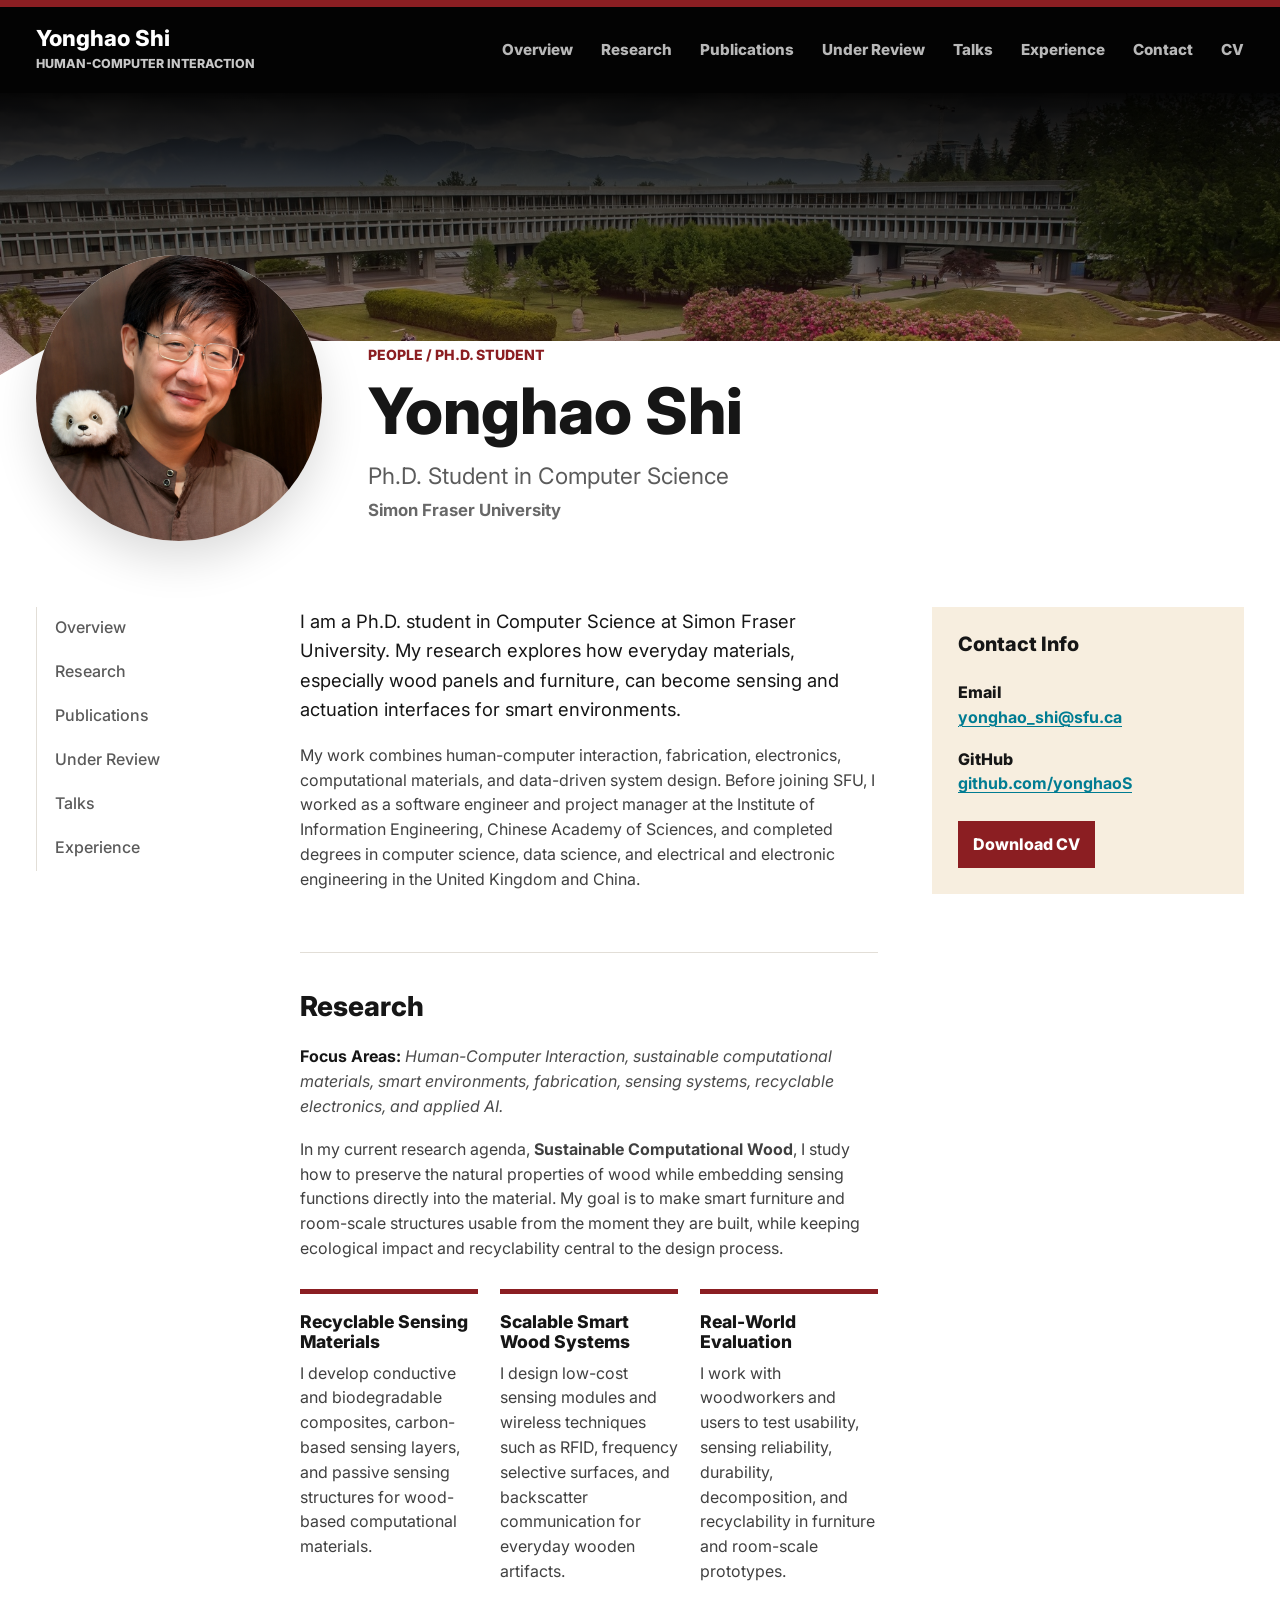
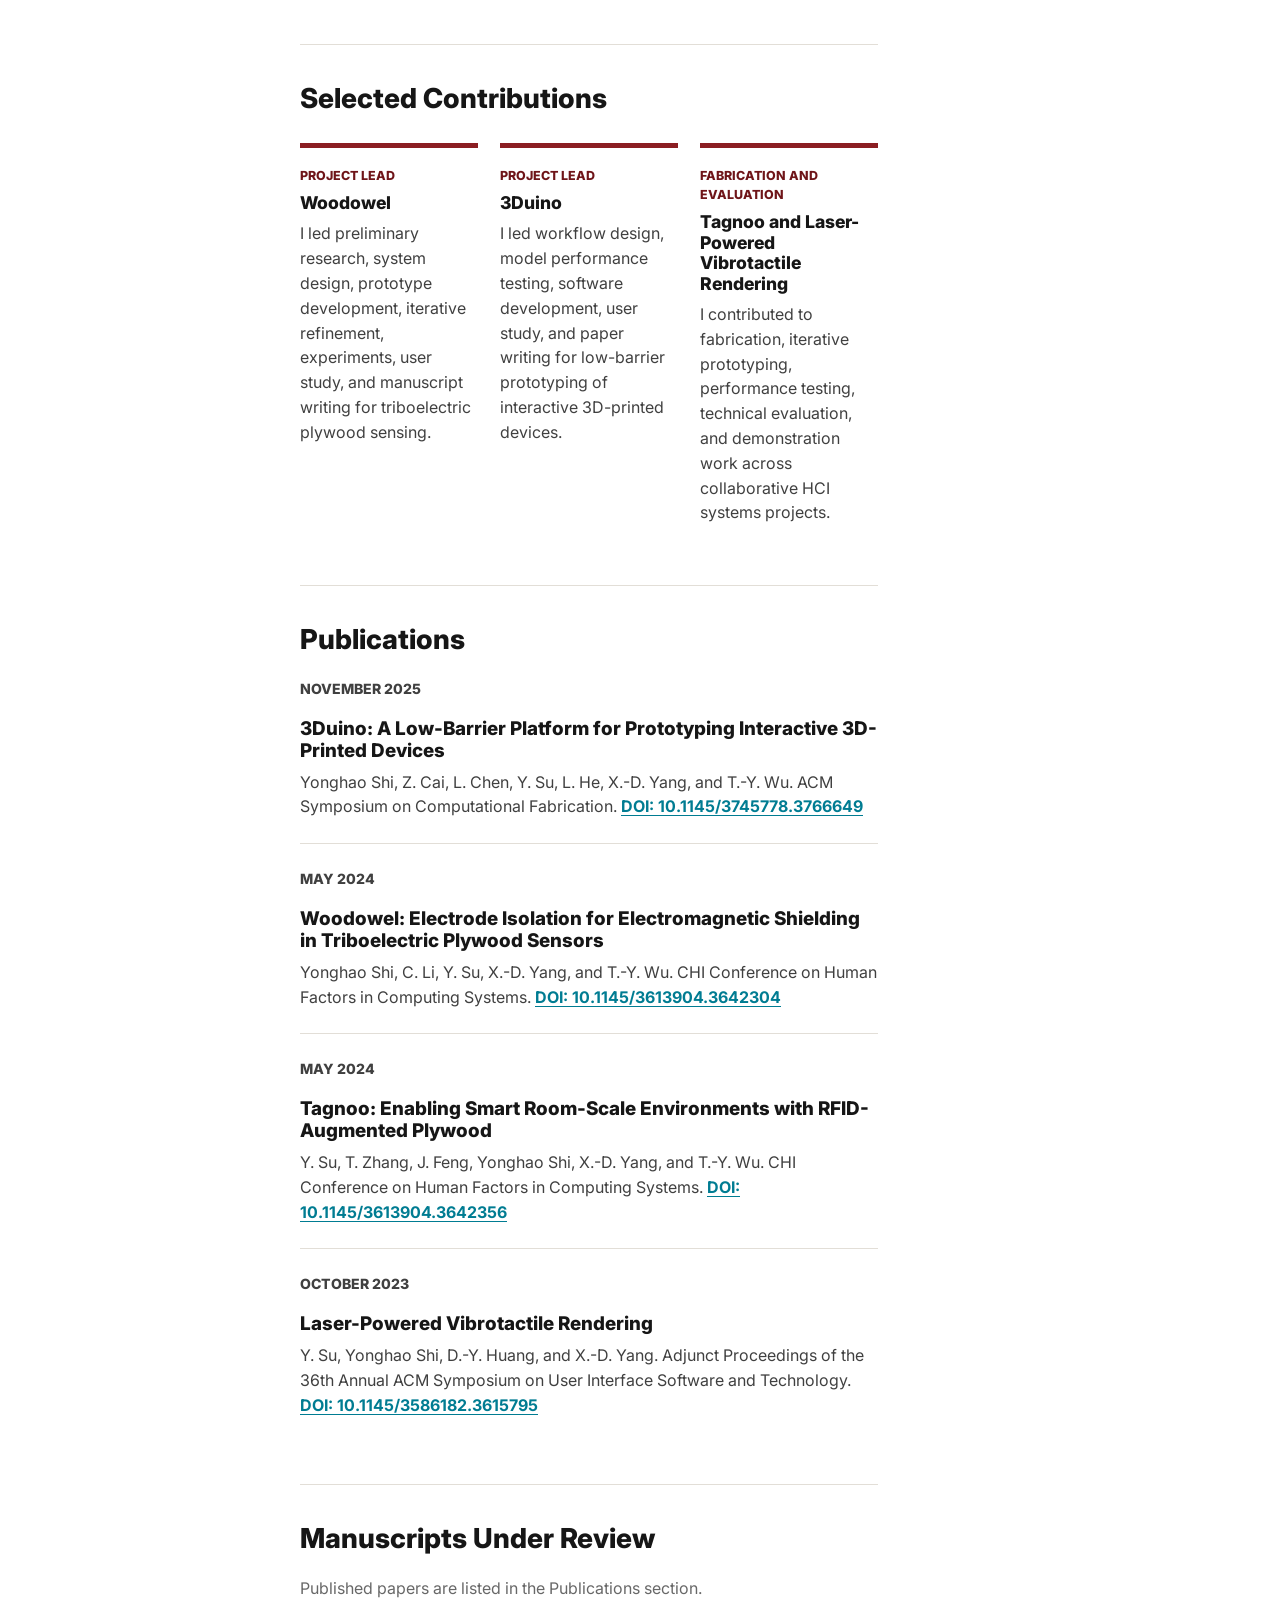
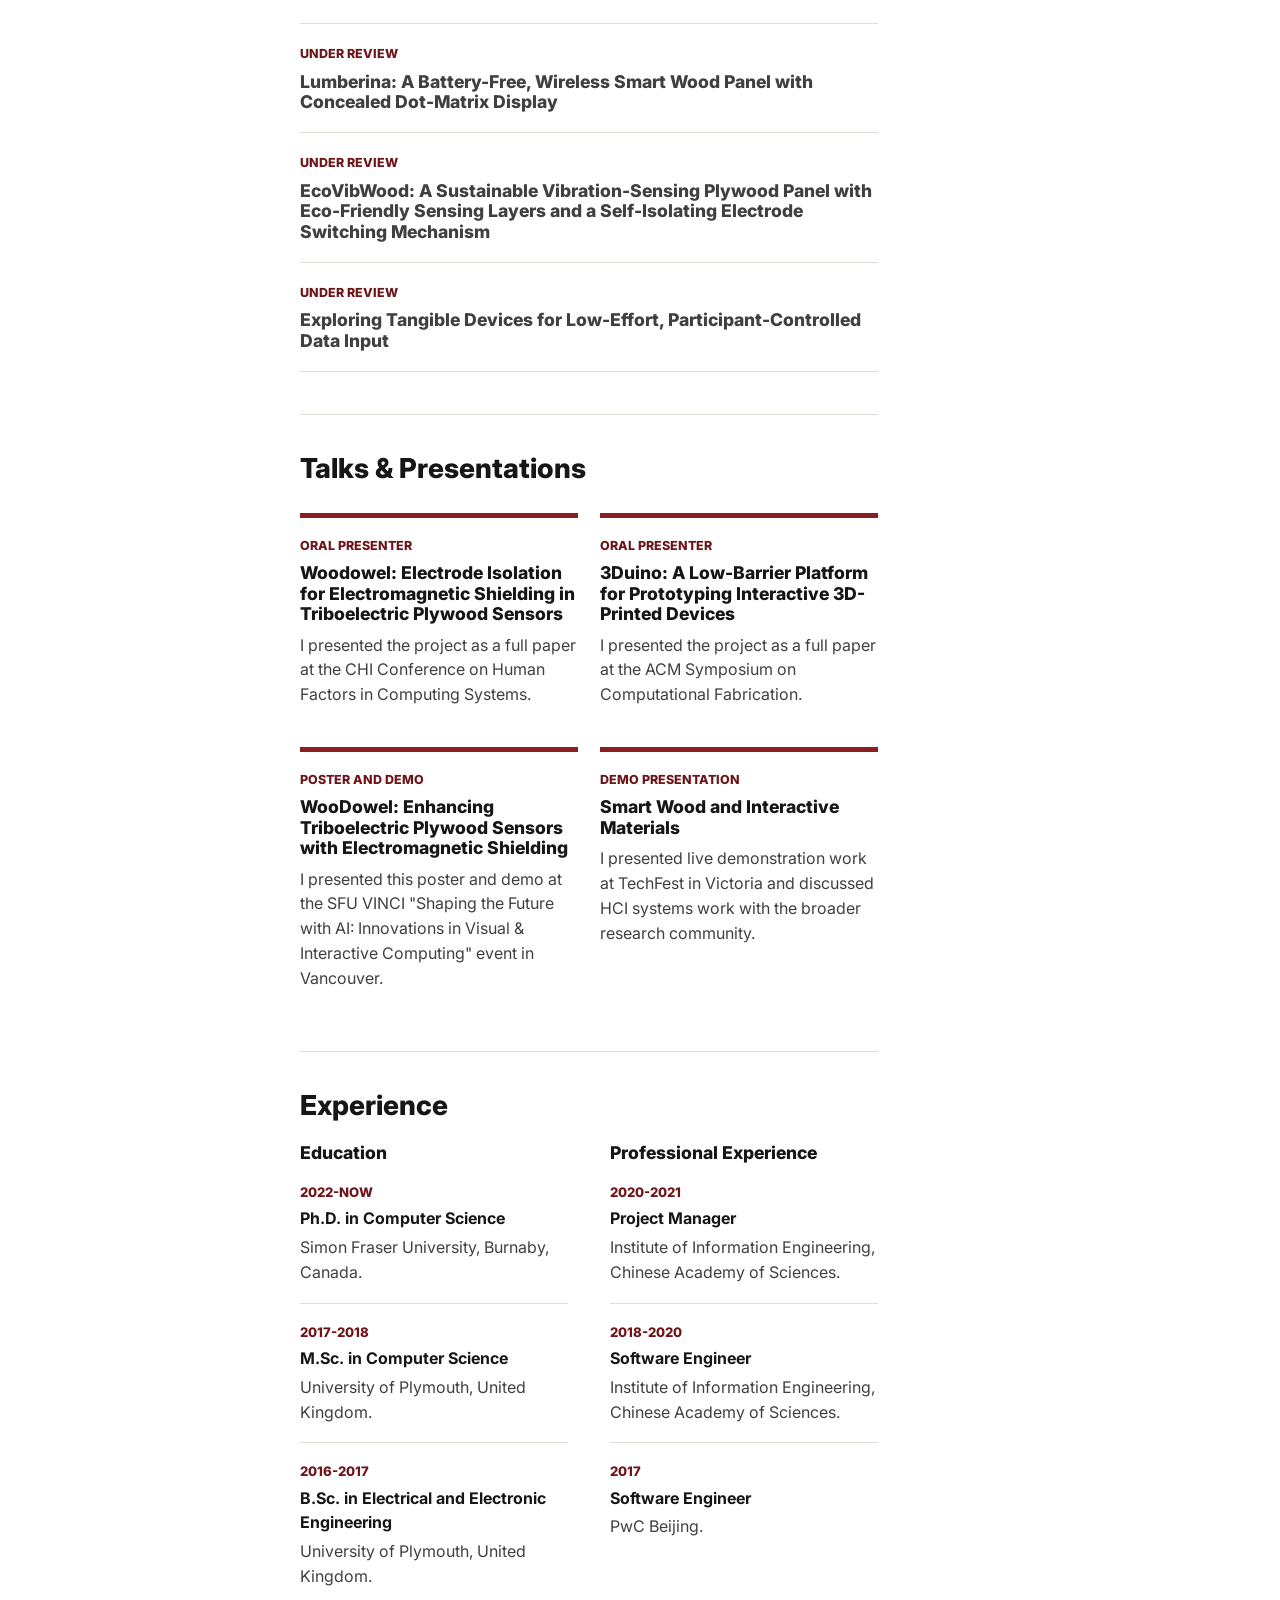
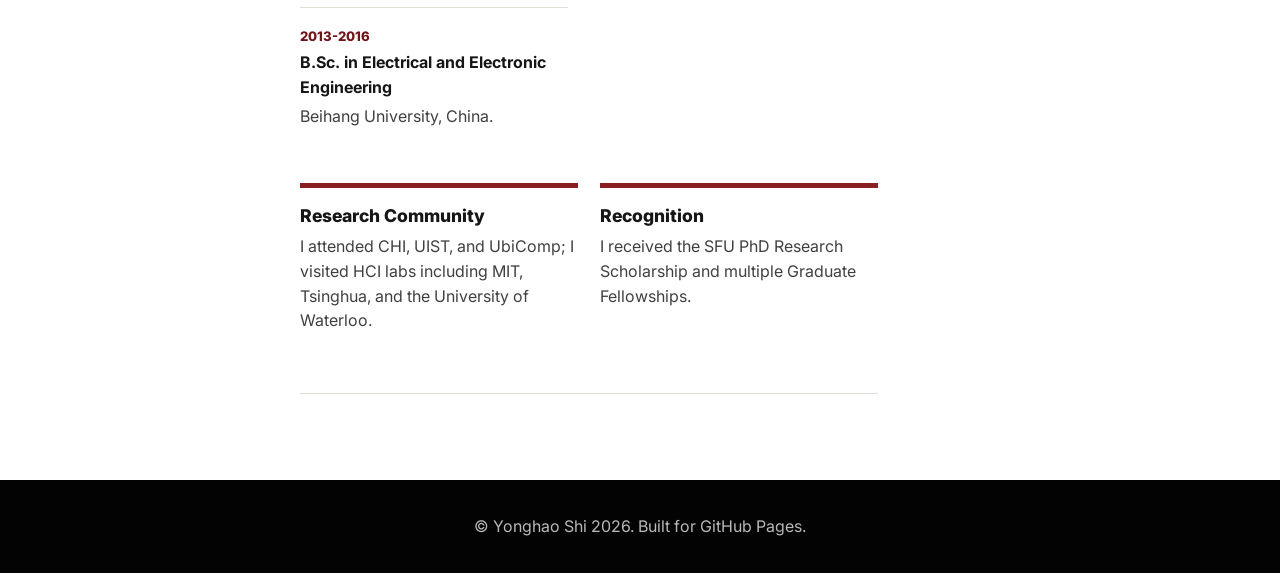
==== index.html @ a9174dda "Use first person profile copy" ====
<!DOCTYPE html>
<html lang="en">

<head>
  <meta charset="utf-8" />
  <meta name="viewport" content="width=device-width, initial-scale=1" />
  <meta name="description" content="I am a Ph.D. student in Computer Science at Simon Fraser University, researching human-computer interaction, sustainable computational wood, smart environments, and computational materials." />
  <meta name="author" content="Yonghao Shi" />
  <title>Yonghao Shi | Human-Computer Interaction</title>
  <link rel="preconnect" href="https://fonts.googleapis.com" />
  <link rel="preconnect" href="https://fonts.gstatic.com" crossorigin />
  <link href="https://fonts.googleapis.com/css2?family=Inter:wght@400;500;600;700;800&display=swap" rel="stylesheet" />
  <link rel="stylesheet" href="static/css/main.css" />
</head>

<body>
  <a class="skip-link" href="#main-content">Skip to content</a>

  <header class="site-header">
    <div class="header-rule" aria-hidden="true"></div>
    <nav class="main-nav" aria-label="Primary navigation">
      <a class="site-brand" href="#home" aria-label="Yonghao Shi homepage">
        <span>Yonghao Shi</span>
        <strong>Human-Computer Interaction</strong>
      </a>
      <button class="nav-toggle" type="button" aria-expanded="false" aria-controls="primary-menu">
        <span>Menu</span>
      </button>
      <div class="nav-links" id="primary-menu">
        <a href="#overview">Overview</a>
        <a href="#research">Research</a>
        <a href="#publications">Publications</a>
        <a href="#submissions">Under Review</a>
        <a href="#talks">Talks</a>
        <a href="#experience">Experience</a>
        <a href="#contact">Contact</a>
        <a href="static/assets/Yonghao_Shi_CV.pdf">CV</a>
      </div>
    </nav>
  </header>

  <main id="main-content">
    <section class="profile-hero" id="home" aria-label="Profile introduction">
      <div class="hero-band" aria-hidden="true"></div>
      <div class="hero-shell">
        <div class="portrait-frame">
          <img src="static/assets/img/photo-retouched.png" alt="Portrait of Yonghao Shi" />
        </div>
        <div class="identity">
          <p class="breadcrumb">People / Ph.D. Student</p>
          <h1>Yonghao Shi</h1>
          <p class="role">Ph.D. Student in Computer Science</p>
          <p class="affiliation">Simon Fraser University</p>
        </div>
      </div>
    </section>

    <div class="profile-layout">
      <aside class="section-nav" aria-label="Page sections">
        <a href="#overview">Overview</a>
        <a href="#research">Research</a>
        <a href="#publications">Publications</a>
        <a href="#submissions">Under Review</a>
        <a href="#talks">Talks</a>
        <a href="#experience">Experience</a>
      </aside>

      <article class="profile-content">
        <section class="content-block overview-block" id="overview">
          <p class="intro">
            I am a Ph.D. student in Computer Science at Simon Fraser University. My research explores
            how everyday materials, especially wood panels and furniture, can become sensing
            and actuation interfaces for smart environments.
          </p>
          <p>
            My work combines human-computer interaction, fabrication, electronics, computational
            materials, and data-driven system design. Before joining SFU, I worked as a software engineer
            and project manager at the Institute of Information Engineering, Chinese Academy of Sciences,
            and completed degrees in computer science, data science, and electrical and
            electronic engineering in the United Kingdom and China.
          </p>
        </section>

        <section class="content-block" id="research">
          <h2>Research</h2>
          <p class="focus-line">
            <strong>Focus Areas:</strong> Human-Computer Interaction, sustainable computational
            materials, smart environments, fabrication, sensing systems, recyclable electronics, and
            applied AI.
          </p>
          <p>
            In my current research agenda, <strong>Sustainable Computational Wood</strong>, I study how
            to preserve the natural properties of wood while embedding sensing functions directly into
            the material. My goal is to make smart furniture and room-scale structures usable from the
            moment they are built, while keeping ecological impact and recyclability central to the
            design process.
          </p>

          <div class="research-list" aria-label="Research directions">
            <article>
              <h3>Recyclable Sensing Materials</h3>
              <p>
                I develop conductive and biodegradable composites, carbon-based sensing layers, and
                passive sensing structures for wood-based computational materials.
              </p>
            </article>
            <article>
              <h3>Scalable Smart Wood Systems</h3>
              <p>
                I design low-cost sensing modules and wireless techniques such as RFID, frequency
                selective surfaces, and backscatter communication for everyday wooden artifacts.
              </p>
            </article>
            <article>
              <h3>Real-World Evaluation</h3>
              <p>
                I work with woodworkers and users to test usability, sensing reliability, durability,
                decomposition, and recyclability in furniture and room-scale prototypes.
              </p>
            </article>
          </div>
        </section>

        <section class="content-block highlights-block" id="highlights">
          <h2>Selected Contributions</h2>
          <div class="contribution-list">
            <article>
              <span>Project lead</span>
              <h3>Woodowel</h3>
              <p>
                I led preliminary research, system design, prototype development, iterative refinement,
                experiments, user study, and manuscript writing for triboelectric plywood sensing.
              </p>
            </article>
            <article>
              <span>Project lead</span>
              <h3>3Duino</h3>
              <p>
                I led workflow design, model performance testing, software development, user study, and
                paper writing for low-barrier prototyping of interactive 3D-printed devices.
              </p>
            </article>
            <article>
              <span>Fabrication and evaluation</span>
              <h3>Tagnoo and Laser-Powered Vibrotactile Rendering</h3>
              <p>
                I contributed to fabrication, iterative prototyping, performance testing, technical
                evaluation, and demonstration work across collaborative HCI systems projects.
              </p>
            </article>
          </div>
        </section>

        <section class="content-block" id="publications">
          <h2>Publications</h2>
          <div class="publication-list">
            <article class="publication">
              <p class="pub-date">November 2025</p>
              <h3>3Duino: A Low-Barrier Platform for Prototyping Interactive 3D-Printed Devices</h3>
              <p>
                Yonghao Shi, Z. Cai, L. Chen, Y. Su, L. He, X.-D. Yang, and T.-Y. Wu.
                ACM Symposium on Computational Fabrication.
                <a href="https://doi.org/10.1145/3745778.3766649">DOI: 10.1145/3745778.3766649</a>
              </p>
            </article>
            <article class="publication">
              <p class="pub-date">May 2024</p>
              <h3>Woodowel: Electrode Isolation for Electromagnetic Shielding in Triboelectric Plywood Sensors</h3>
              <p>
                Yonghao Shi, C. Li, Y. Su, X.-D. Yang, and T.-Y. Wu.
                CHI Conference on Human Factors in Computing Systems.
                <a href="https://doi.org/10.1145/3613904.3642304">DOI: 10.1145/3613904.3642304</a>
              </p>
            </article>
            <article class="publication">
              <p class="pub-date">May 2024</p>
              <h3>Tagnoo: Enabling Smart Room-Scale Environments with RFID-Augmented Plywood</h3>
              <p>
                Y. Su, T. Zhang, J. Feng, Yonghao Shi, X.-D. Yang, and T.-Y. Wu.
                CHI Conference on Human Factors in Computing Systems.
                <a href="https://doi.org/10.1145/3613904.3642356">DOI: 10.1145/3613904.3642356</a>
              </p>
            </article>
            <article class="publication">
              <p class="pub-date">October 2023</p>
              <h3>Laser-Powered Vibrotactile Rendering</h3>
              <p>
                Y. Su, Yonghao Shi, D.-Y. Huang, and X.-D. Yang.
                Adjunct Proceedings of the 36th Annual ACM Symposium on User Interface Software and Technology.
                <a href="https://dl-acm-org.proxy.lib.sfu.ca/doi/10.1145/3586182.3615795">DOI: 10.1145/3586182.3615795</a>
              </p>
            </article>
          </div>
        </section>

        <section class="content-block" id="submissions">
          <h2>Manuscripts Under Review</h2>
          <p class="section-note">Published papers are listed in the Publications section.</p>
          <div class="submission-list">
            <article>
              <span>Under review</span>
              <h3>Lumberina: A Battery-Free, Wireless Smart Wood Panel with Concealed Dot-Matrix Display</h3>
            </article>
            <article>
              <span>Under review</span>
              <h3>EcoVibWood: A Sustainable Vibration-Sensing Plywood Panel with Eco-Friendly Sensing Layers and a Self-Isolating Electrode Switching Mechanism</h3>
            </article>
            <article>
              <span>Under review</span>
              <h3>Exploring Tangible Devices for Low-Effort, Participant-Controlled Data Input</h3>
            </article>
          </div>
        </section>

        <section class="content-block" id="talks">
          <h2>Talks & Presentations</h2>
          <div class="talk-list">
            <article>
              <span>Oral presenter</span>
              <h3>Woodowel: Electrode Isolation for Electromagnetic Shielding in Triboelectric Plywood Sensors</h3>
              <p>I presented the project as a full paper at the CHI Conference on Human Factors in Computing Systems.</p>
            </article>
            <article>
              <span>Oral presenter</span>
              <h3>3Duino: A Low-Barrier Platform for Prototyping Interactive 3D-Printed Devices</h3>
              <p>I presented the project as a full paper at the ACM Symposium on Computational Fabrication.</p>
            </article>
            <article>
              <span>Poster and demo</span>
              <h3>WooDowel: Enhancing Triboelectric Plywood Sensors with Electromagnetic Shielding</h3>
              <p>I presented this poster and demo at the SFU VINCI "Shaping the Future with AI: Innovations in Visual & Interactive Computing" event in Vancouver.</p>
            </article>
            <article>
              <span>Demo presentation</span>
              <h3>Smart Wood and Interactive Materials</h3>
              <p>I presented live demonstration work at TechFest in Victoria and discussed HCI systems work with the broader research community.</p>
            </article>
          </div>
        </section>

        <section class="content-block" id="experience">
          <h2>Experience</h2>
          <div class="experience-grid">
            <div>
              <h3>Education</h3>
              <ol class="timeline">
                <li>
                  <span>2022-now</span>
                  <strong>Ph.D. in Computer Science</strong>
                  <p>Simon Fraser University, Burnaby, Canada.</p>
                </li>
                <li>
                  <span>2017-2018</span>
                  <strong>M.Sc. in Computer Science</strong>
                  <p>University of Plymouth, United Kingdom.</p>
                </li>
                <li>
                  <span>2016-2017</span>
                  <strong>B.Sc. in Electrical and Electronic Engineering</strong>
                  <p>University of Plymouth, United Kingdom.</p>
                </li>
                <li>
                  <span>2013-2016</span>
                  <strong>B.Sc. in Electrical and Electronic Engineering</strong>
                  <p>Beihang University, China.</p>
                </li>
              </ol>
            </div>
            <div>
              <h3>Professional Experience</h3>
              <ol class="timeline">
                <li>
                  <span>2020-2021</span>
                  <strong>Project Manager</strong>
                  <p>Institute of Information Engineering, Chinese Academy of Sciences.</p>
                </li>
                <li>
                  <span>2018-2020</span>
                  <strong>Software Engineer</strong>
                  <p>Institute of Information Engineering, Chinese Academy of Sciences.</p>
                </li>
                <li>
                  <span>2017</span>
                  <strong>Software Engineer</strong>
                  <p>PwC Beijing.</p>
                </li>
              </ol>
            </div>
          </div>

          <div class="notes-grid">
            <article>
              <h3>Research Community</h3>
              <p>
                I attended CHI, UIST, and UbiComp; I visited HCI labs including MIT, Tsinghua, and the
                University of Waterloo.
              </p>
            </article>
            <article>
              <h3>Recognition</h3>
              <p>
                I received the SFU PhD Research Scholarship and multiple Graduate Fellowships.
              </p>
            </article>
          </div>
        </section>
      </article>

      <aside class="contact-card" id="contact" aria-label="Contact information">
        <h2>Contact Info</h2>
        <dl>
          <div>
            <dt>Email</dt>
            <dd><a href="mailto:yonghao_shi@sfu.ca">yonghao_shi@sfu.ca</a></dd>
          </div>
          <div>
            <dt>GitHub</dt>
            <dd><a href="https://github.com/yonghaoS">github.com/yonghaoS</a></dd>
          </div>
        </dl>
        <a class="cv-link" href="static/assets/Yonghao_Shi_CV.pdf">Download CV</a>
      </aside>
    </div>
  </main>

  <footer class="site-footer">
    <p>&copy; Yonghao Shi 2026. Built for GitHub Pages.</p>
  </footer>

  <script>
    const toggle = document.querySelector(".nav-toggle");
    const menu = document.querySelector(".nav-links");

    toggle.addEventListener("click", () => {
      const isOpen = toggle.getAttribute("aria-expanded") === "true";
      toggle.setAttribute("aria-expanded", String(!isOpen));
      menu.classList.toggle("is-open");
    });

    menu.querySelectorAll("a").forEach((link) => {
      link.addEventListener("click", () => {
        toggle.setAttribute("aria-expanded", "false");
        menu.classList.remove("is-open");
      });
    });
  </script>
</body>

</html>
---- static/css/main.css ----
:root {
  --maroon: #8b1e22;
  --maroon-dark: #6f1519;
  --black: #030303;
  --ink: #161616;
  --body: #404040;
  --muted: #686868;
  --link: #007c92;
  --paper: #ffffff;
  --cream: #f7eedf;
  --wash: #f5f3ef;
  --line: #e2ded7;
  --shadow: 0 18px 45px rgba(0, 0, 0, 0.14);
}

* {
  box-sizing: border-box;
}

html {
  scroll-behavior: smooth;
}

body {
  margin: 0;
  background: var(--paper);
  color: var(--body);
  font-family: "Inter", Arial, sans-serif;
  font-size: 16px;
  line-height: 1.55;
  letter-spacing: 0;
}

a {
  color: var(--link);
  font-weight: 700;
  text-decoration-thickness: 1px;
  text-underline-offset: 3px;
}

img {
  max-width: 100%;
}

.skip-link {
  position: absolute;
  left: 16px;
  top: -48px;
  z-index: 100;
  padding: 10px 14px;
  background: var(--paper);
  color: var(--ink);
}

.skip-link:focus {
  top: 16px;
}

.site-header {
  position: sticky;
  top: 0;
  z-index: 50;
  background: var(--black);
  box-shadow: 0 2px 16px rgba(0, 0, 0, 0.28);
}

.header-rule {
  height: 7px;
  background: var(--maroon);
}

.main-nav {
  width: min(1320px, calc(100% - 72px));
  min-height: 86px;
  margin: 0 auto;
  display: flex;
  align-items: center;
  justify-content: space-between;
  gap: 32px;
}

.site-brand {
  min-width: 260px;
  color: var(--paper);
  text-decoration: none;
}

.site-brand span,
.site-brand strong {
  display: block;
}

.site-brand span {
  font-size: 1.38rem;
  font-weight: 800;
  line-height: 1.1;
}

.site-brand strong {
  margin-top: 4px;
  color: rgba(255, 255, 255, 0.78);
  font-size: 0.78rem;
  font-weight: 800;
  text-transform: uppercase;
}

.nav-links {
  display: flex;
  align-items: center;
  justify-content: flex-end;
  gap: 28px;
}

.nav-links a {
  color: rgba(255, 255, 255, 0.72);
  font-size: 0.95rem;
  font-weight: 800;
  text-decoration: none;
  white-space: nowrap;
}

.nav-links a:hover,
.nav-links a:focus {
  color: var(--paper);
}

.nav-toggle {
  display: none;
  min-width: 78px;
  min-height: 42px;
  border: 1px solid rgba(255, 255, 255, 0.36);
  border-radius: 0;
  background: transparent;
  color: var(--paper);
  font: inherit;
  font-weight: 800;
}

.profile-hero {
  position: relative;
  overflow: hidden;
  background: var(--paper);
}

.hero-band {
  min-height: 300px;
  background:
    linear-gradient(180deg, rgba(0, 0, 0, 0.96), rgba(0, 0, 0, 0.58) 52%, rgba(139, 30, 34, 0.32)),
    url("../assets/img/background.jpeg");
  background-position: center 42%;
  background-size: cover;
}

.profile-hero::after {
  content: "";
  position: absolute;
  left: -4vw;
  right: -4vw;
  top: 248px;
  height: 132px;
  background: var(--paper);
  clip-path: polygon(0 48%, 8% 0, 96% 0, 100% 0, 100% 100%, 0 100%);
}

.hero-shell {
  position: relative;
  z-index: 2;
  width: min(1320px, calc(100% - 72px));
  margin: -138px auto 0;
  padding-bottom: 58px;
  display: grid;
  grid-template-columns: 286px minmax(0, 1fr);
  gap: 46px;
  align-items: end;
}

.portrait-frame {
  width: 286px;
  height: 286px;
  border-radius: 50%;
  overflow: hidden;
  background: var(--paper);
  box-shadow: var(--shadow);
}

.portrait-frame img {
  width: 100%;
  height: 100%;
  display: block;
  object-fit: cover;
  object-position: center 18%;
}

.identity {
  padding: 0 0 18px;
}

.breadcrumb,
.pub-date,
.submission-list span,
.contribution-list span {
  margin: 0 0 8px;
  color: var(--maroon);
  font-size: 0.88rem;
  font-weight: 800;
  text-transform: uppercase;
}

h1,
h2,
h3,
p {
  margin-top: 0;
}

h1,
h2,
h3 {
  color: var(--ink);
  line-height: 1.16;
  letter-spacing: 0;
}

h1 {
  margin-bottom: 10px;
  font-size: clamp(2.6rem, 5vw, 4.7rem);
  font-weight: 800;
}

h2 {
  margin-bottom: 22px;
  font-size: 1.72rem;
  font-weight: 800;
}

h3 {
  margin-bottom: 8px;
  font-size: 1.1rem;
  font-weight: 800;
}

.role {
  margin-bottom: 4px;
  color: #5b5b5b;
  font-size: 1.42rem;
}

.affiliation {
  margin: 0;
  color: var(--muted);
  font-size: 1.05rem;
  font-weight: 700;
}

.profile-layout {
  width: min(1320px, calc(100% - 72px));
  margin: 0 auto;
  padding: 8px 0 86px;
  display: grid;
  grid-template-columns: 210px minmax(0, 1fr) 312px;
  gap: 54px;
  align-items: start;
}

.section-nav {
  position: sticky;
  top: 118px;
  padding-left: 18px;
  border-left: 1px solid var(--line);
}

.section-nav a {
  display: block;
  min-height: 44px;
  padding: 8px 0;
  color: #5a5a5a;
  font-size: 1rem;
  font-weight: 500;
  text-decoration: none;
}

.section-nav a:hover,
.section-nav a:focus {
  color: var(--maroon);
}

.profile-content {
  min-width: 0;
}

.content-block,
.contact-card {
  scroll-margin-top: 124px;
}

.content-block {
  padding-bottom: 42px;
  margin-bottom: 38px;
  border-bottom: 1px solid var(--line);
}

.content-block:last-child {
  margin-bottom: 0;
}

.content-block p {
  margin-bottom: 18px;
}

.intro {
  color: var(--ink);
  font-size: 1.15rem;
  line-height: 1.6;
}

.focus-line {
  color: #4b4b4b;
  font-style: italic;
}

.focus-line strong {
  color: var(--ink);
  font-style: normal;
}

.research-list,
.contribution-list,
.talk-list,
.notes-grid {
  display: grid;
  grid-template-columns: repeat(3, minmax(0, 1fr));
  gap: 22px;
  margin-top: 28px;
}

.research-list article,
.contribution-list article,
.talk-list article,
.notes-grid article {
  padding-top: 18px;
  border-top: 5px solid var(--maroon);
}

.research-list p,
.contribution-list p,
.talk-list p,
.notes-grid p,
.publication p,
.submission-list h3,
.timeline p {
  color: var(--body);
}

.talk-list {
  grid-template-columns: repeat(2, minmax(0, 1fr));
}

.talk-list span {
  display: block;
  margin-bottom: 8px;
  color: var(--maroon-dark);
  font-size: 0.78rem;
  font-weight: 800;
  text-transform: uppercase;
}

.publication-list {
  display: grid;
  gap: 0;
}

.publication {
  padding: 24px 0;
  border-top: 1px solid var(--line);
}

.publication:first-child {
  padding-top: 0;
  border-top: 0;
}

.publication h3 {
  font-size: 1.18rem;
}

.publication p:last-child {
  margin-bottom: 0;
}

.pub-date {
  color: var(--maroon-dark);
}

.section-note {
  color: var(--muted);
}

.submission-list {
  display: grid;
  gap: 0;
  margin-top: 22px;
}

.submission-list article {
  padding: 20px 0;
  border-top: 1px solid var(--line);
}

.submission-list article:last-child {
  border-bottom: 1px solid var(--line);
}

.submission-list span,
.contribution-list span {
  display: block;
  color: var(--maroon-dark);
  font-size: 0.78rem;
}

.submission-list h3 {
  max-width: 840px;
  margin: 0;
}

.experience-grid {
  display: grid;
  grid-template-columns: 1fr 1fr;
  gap: 42px;
}

.timeline {
  margin: 18px 0 0;
  padding: 0;
  list-style: none;
}

.timeline li {
  padding: 18px 0;
  border-top: 1px solid var(--line);
}

.timeline li:first-child {
  padding-top: 0;
  border-top: 0;
}

.timeline span {
  display: block;
  margin-bottom: 4px;
  color: var(--maroon-dark);
  font-size: 0.82rem;
  font-weight: 800;
  text-transform: uppercase;
}

.timeline strong {
  display: block;
  margin-bottom: 4px;
  color: var(--ink);
}

.timeline p {
  margin: 0;
}

.notes-grid {
  grid-template-columns: repeat(2, minmax(0, 1fr));
  margin-top: 36px;
}

.contact-card {
  position: sticky;
  top: 118px;
  padding: 26px;
  background: var(--cream);
}

.contact-card h2 {
  margin-bottom: 24px;
  font-size: 1.24rem;
}

.contact-card dl,
.contact-card dd {
  margin: 0;
}

.contact-card div {
  margin-bottom: 17px;
}

.contact-card dt {
  color: var(--ink);
  font-weight: 800;
}

.contact-card dd {
  overflow-wrap: anywhere;
}

.cv-link {
  min-height: 44px;
  margin-top: 8px;
  padding: 11px 15px;
  display: inline-flex;
  align-items: center;
  justify-content: center;
  background: var(--maroon);
  color: var(--paper);
  font-weight: 800;
  text-decoration: none;
}

.cv-link:hover,
.cv-link:focus {
  background: var(--maroon-dark);
}

.site-footer {
  padding: 34px 36px;
  background: var(--black);
  color: rgba(255, 255, 255, 0.72);
  text-align: center;
}

.site-footer p {
  margin: 0;
}

@media (max-width: 1120px) {
  .main-nav,
  .hero-shell,
  .profile-layout {
    width: min(100% - 44px, 1320px);
  }

  .nav-links {
    gap: 18px;
  }

  .profile-layout {
    grid-template-columns: minmax(0, 1fr) 300px;
    gap: 36px;
  }

  .section-nav {
    display: none;
  }

  .research-list,
  .contribution-list,
  .talk-list {
    grid-template-columns: 1fr;
  }
}

@media (max-width: 860px) {
  .header-rule {
    height: 6px;
  }

  .main-nav {
    min-height: 74px;
    flex-wrap: wrap;
    padding: 14px 0;
  }

  .site-brand {
    min-width: 0;
  }

  .site-brand span {
    font-size: 1.16rem;
  }

  .nav-toggle {
    display: inline-flex;
    align-items: center;
    justify-content: center;
  }

  .nav-links {
    width: 100%;
    display: none;
    padding: 14px 0 4px;
    flex-direction: column;
    align-items: stretch;
    gap: 0;
  }

  .nav-links.is-open {
    display: flex;
  }

  .nav-links a {
    min-height: 42px;
    padding: 8px 0;
  }

  .hero-band {
    min-height: 220px;
  }

  .profile-hero::after {
    top: 184px;
    height: 100px;
  }

  .hero-shell {
    margin-top: -112px;
    padding-bottom: 42px;
    grid-template-columns: 190px minmax(0, 1fr);
    gap: 28px;
  }

  .portrait-frame {
    width: 190px;
    height: 190px;
  }

  .profile-layout {
    grid-template-columns: 1fr;
    padding-bottom: 58px;
  }

  .contact-card {
    position: static;
    order: -1;
  }

  .experience-grid,
  .notes-grid {
    grid-template-columns: 1fr;
  }
}

@media (max-width: 640px) {
  body {
    font-size: 15px;
  }

  .main-nav,
  .hero-shell,
  .profile-layout {
    width: min(100% - 28px, 1320px);
  }

  .site-brand strong {
    font-size: 0.66rem;
  }

  .hero-band {
    min-height: 178px;
  }

  .profile-hero::after {
    top: 148px;
    height: 92px;
  }

  .hero-shell {
    margin-top: -82px;
    grid-template-columns: 1fr;
    gap: 20px;
  }

  .portrait-frame {
    width: 168px;
    height: 168px;
  }

  .identity {
    padding-bottom: 0;
  }

  .role {
    font-size: 1.12rem;
  }

  h2 {
    font-size: 1.44rem;
  }

  .intro {
    font-size: 1.04rem;
  }

  .content-block {
    padding-bottom: 34px;
    margin-bottom: 32px;
  }

  .contact-card {
    padding: 22px;
  }
}
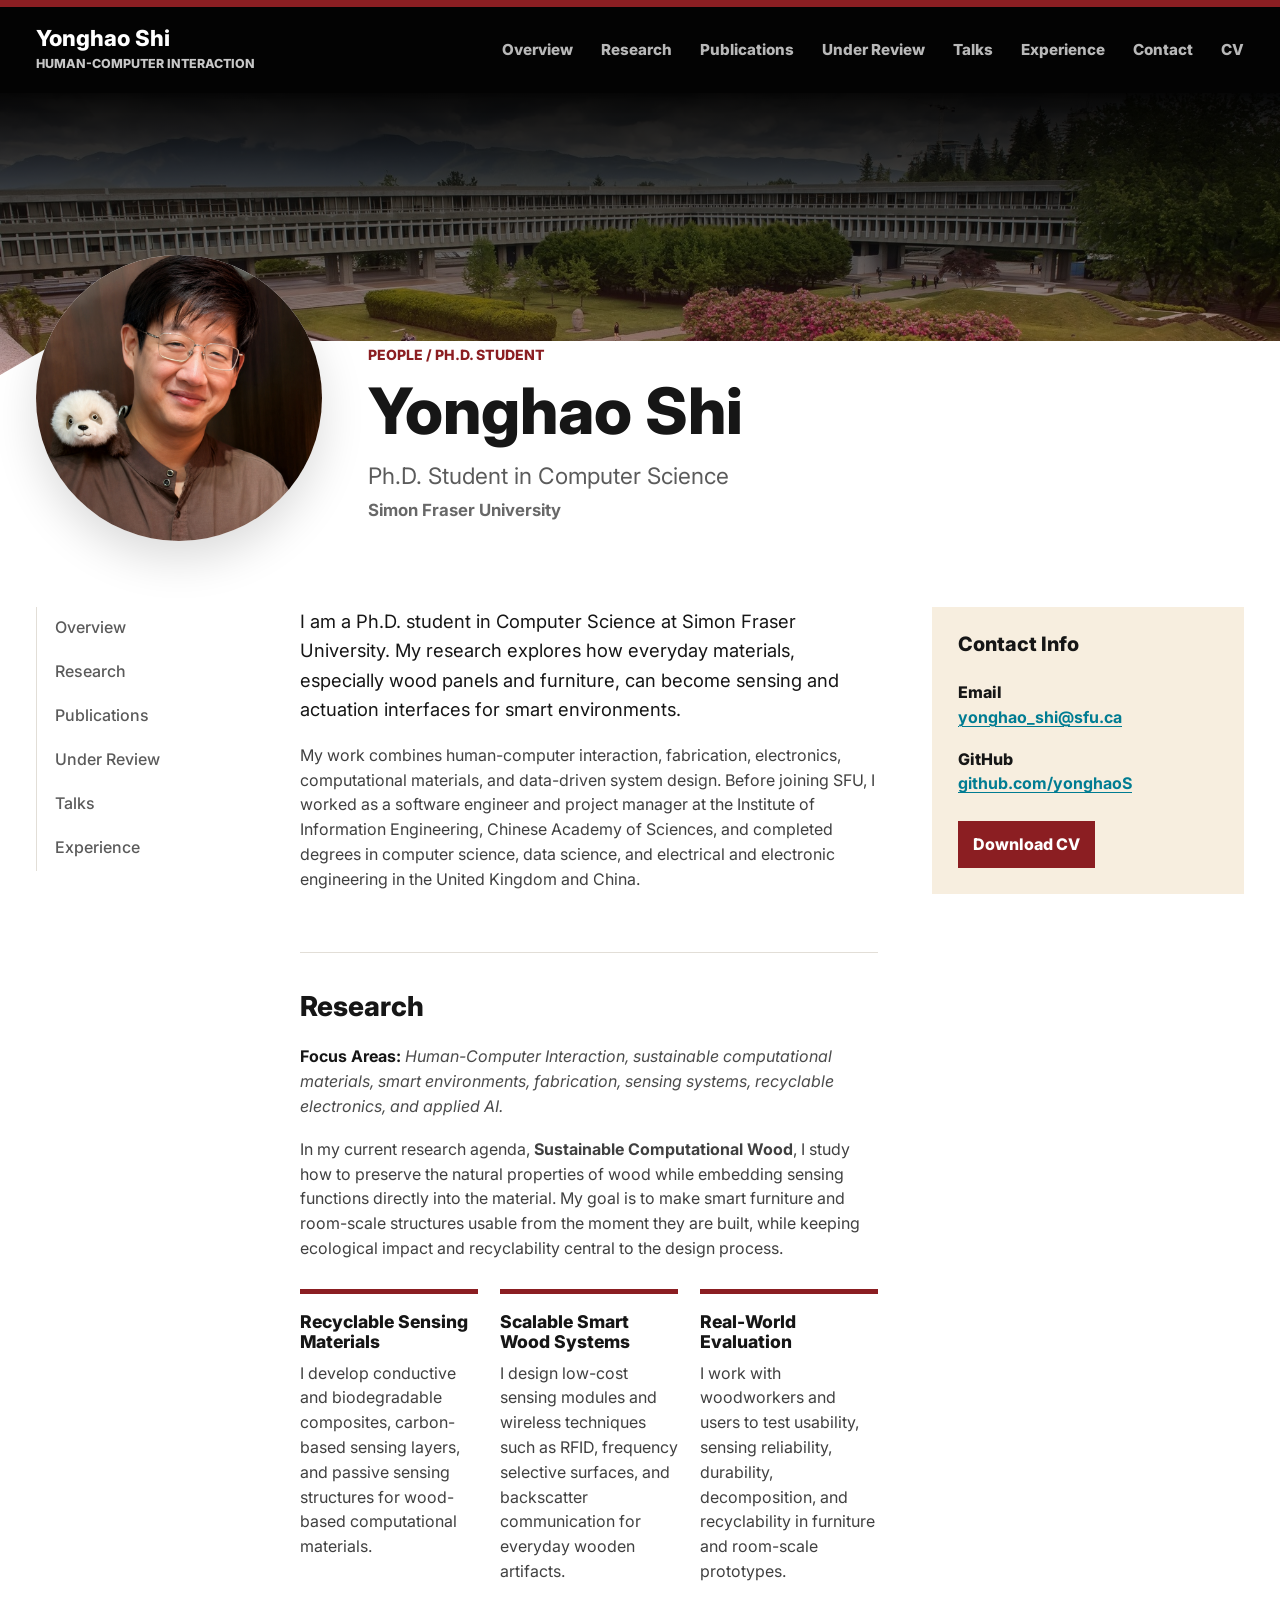
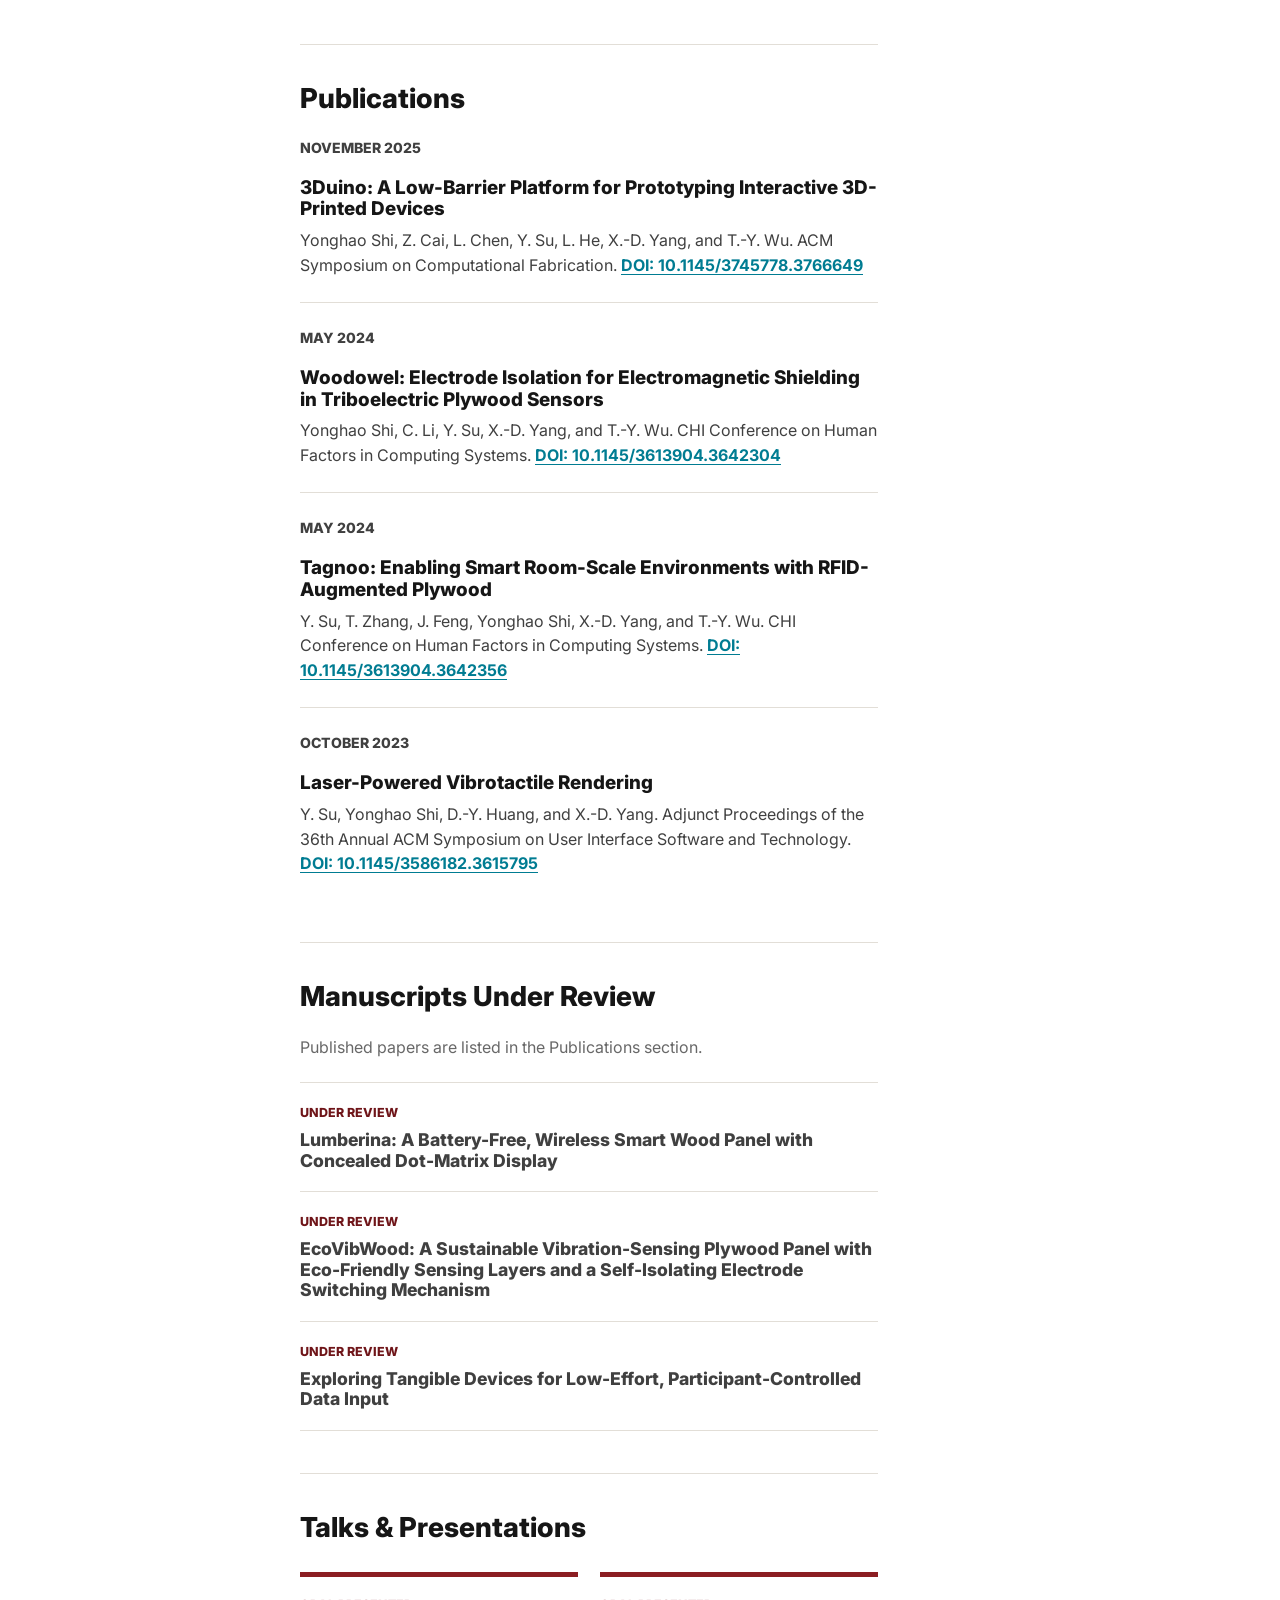
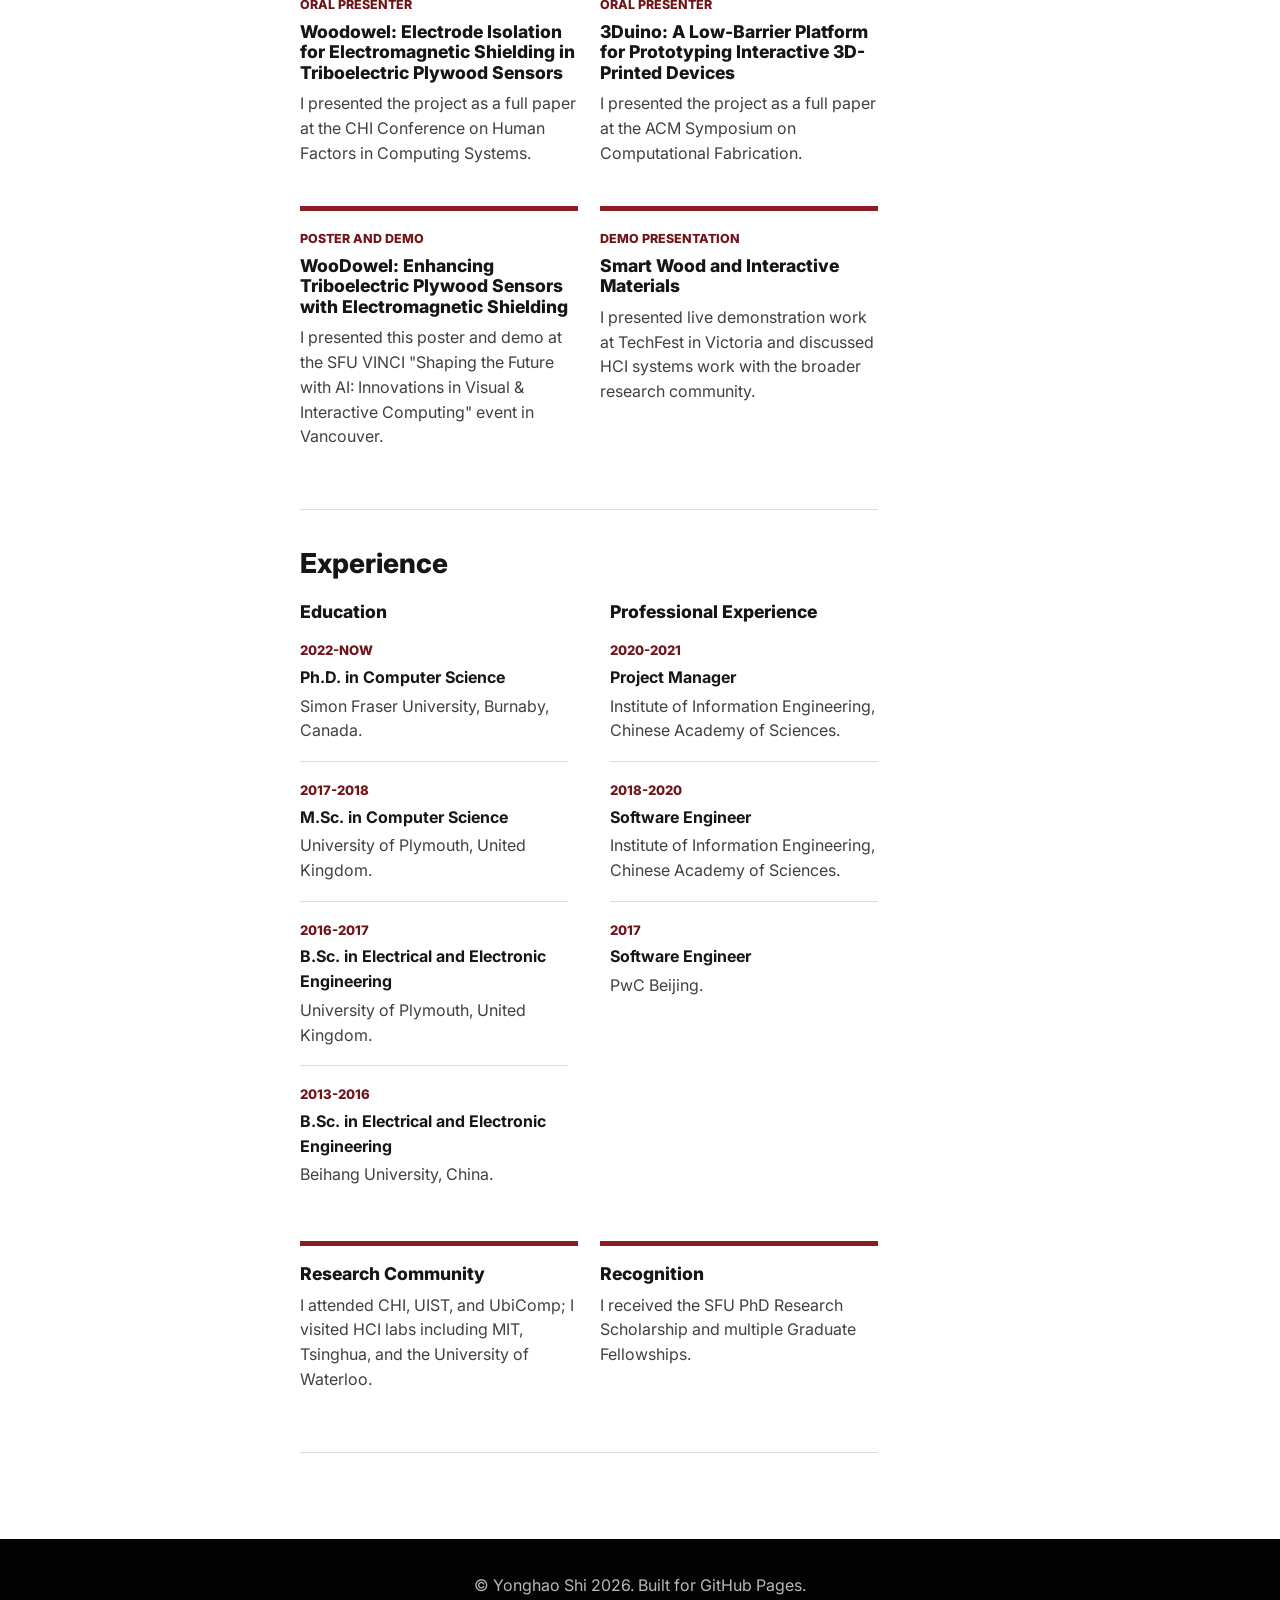
==== commit 55ae4a64: "Remove selected contributions section" ====
--- a/index.html
+++ b/index.html
@@ -121,36 +121,6 @@
           </div>
         </section>
 
-        <section class="content-block highlights-block" id="highlights">
-          <h2>Selected Contributions</h2>
-          <div class="contribution-list">
-            <article>
-              <span>Project lead</span>
-              <h3>Woodowel</h3>
-              <p>
-                I led preliminary research, system design, prototype development, iterative refinement,
-                experiments, user study, and manuscript writing for triboelectric plywood sensing.
-              </p>
-            </article>
-            <article>
-              <span>Project lead</span>
-              <h3>3Duino</h3>
-              <p>
-                I led workflow design, model performance testing, software development, user study, and
-                paper writing for low-barrier prototyping of interactive 3D-printed devices.
-              </p>
-            </article>
-            <article>
-              <span>Fabrication and evaluation</span>
-              <h3>Tagnoo and Laser-Powered Vibrotactile Rendering</h3>
-              <p>
-                I contributed to fabrication, iterative prototyping, performance testing, technical
-                evaluation, and demonstration work across collaborative HCI systems projects.
-              </p>
-            </article>
-          </div>
-        </section>
-
         <section class="content-block" id="publications">
           <h2>Publications</h2>
           <div class="publication-list">
--- a/static/css/main.css
+++ b/static/css/main.css
@@ -197,8 +197,7 @@
 
 .breadcrumb,
 .pub-date,
-.submission-list span,
-.contribution-list span {
+.submission-list span {
   margin: 0 0 8px;
   color: var(--maroon);
   font-size: 0.88rem;
@@ -324,7 +323,6 @@
 }
 
 .research-list,
-.contribution-list,
 .talk-list,
 .notes-grid {
   display: grid;
@@ -334,7 +332,6 @@
 }
 
 .research-list article,
-.contribution-list article,
 .talk-list article,
 .notes-grid article {
   padding-top: 18px;
@@ -342,7 +339,6 @@
 }
 
 .research-list p,
-.contribution-list p,
 .talk-list p,
 .notes-grid p,
 .publication p,
@@ -410,8 +406,7 @@
   border-bottom: 1px solid var(--line);
 }
 
-.submission-list span,
-.contribution-list span {
+.submission-list span {
   display: block;
   color: var(--maroon-dark);
   font-size: 0.78rem;
@@ -548,7 +543,6 @@
   }
 
   .research-list,
-  .contribution-list,
   .talk-list {
     grid-template-columns: 1fr;
   }
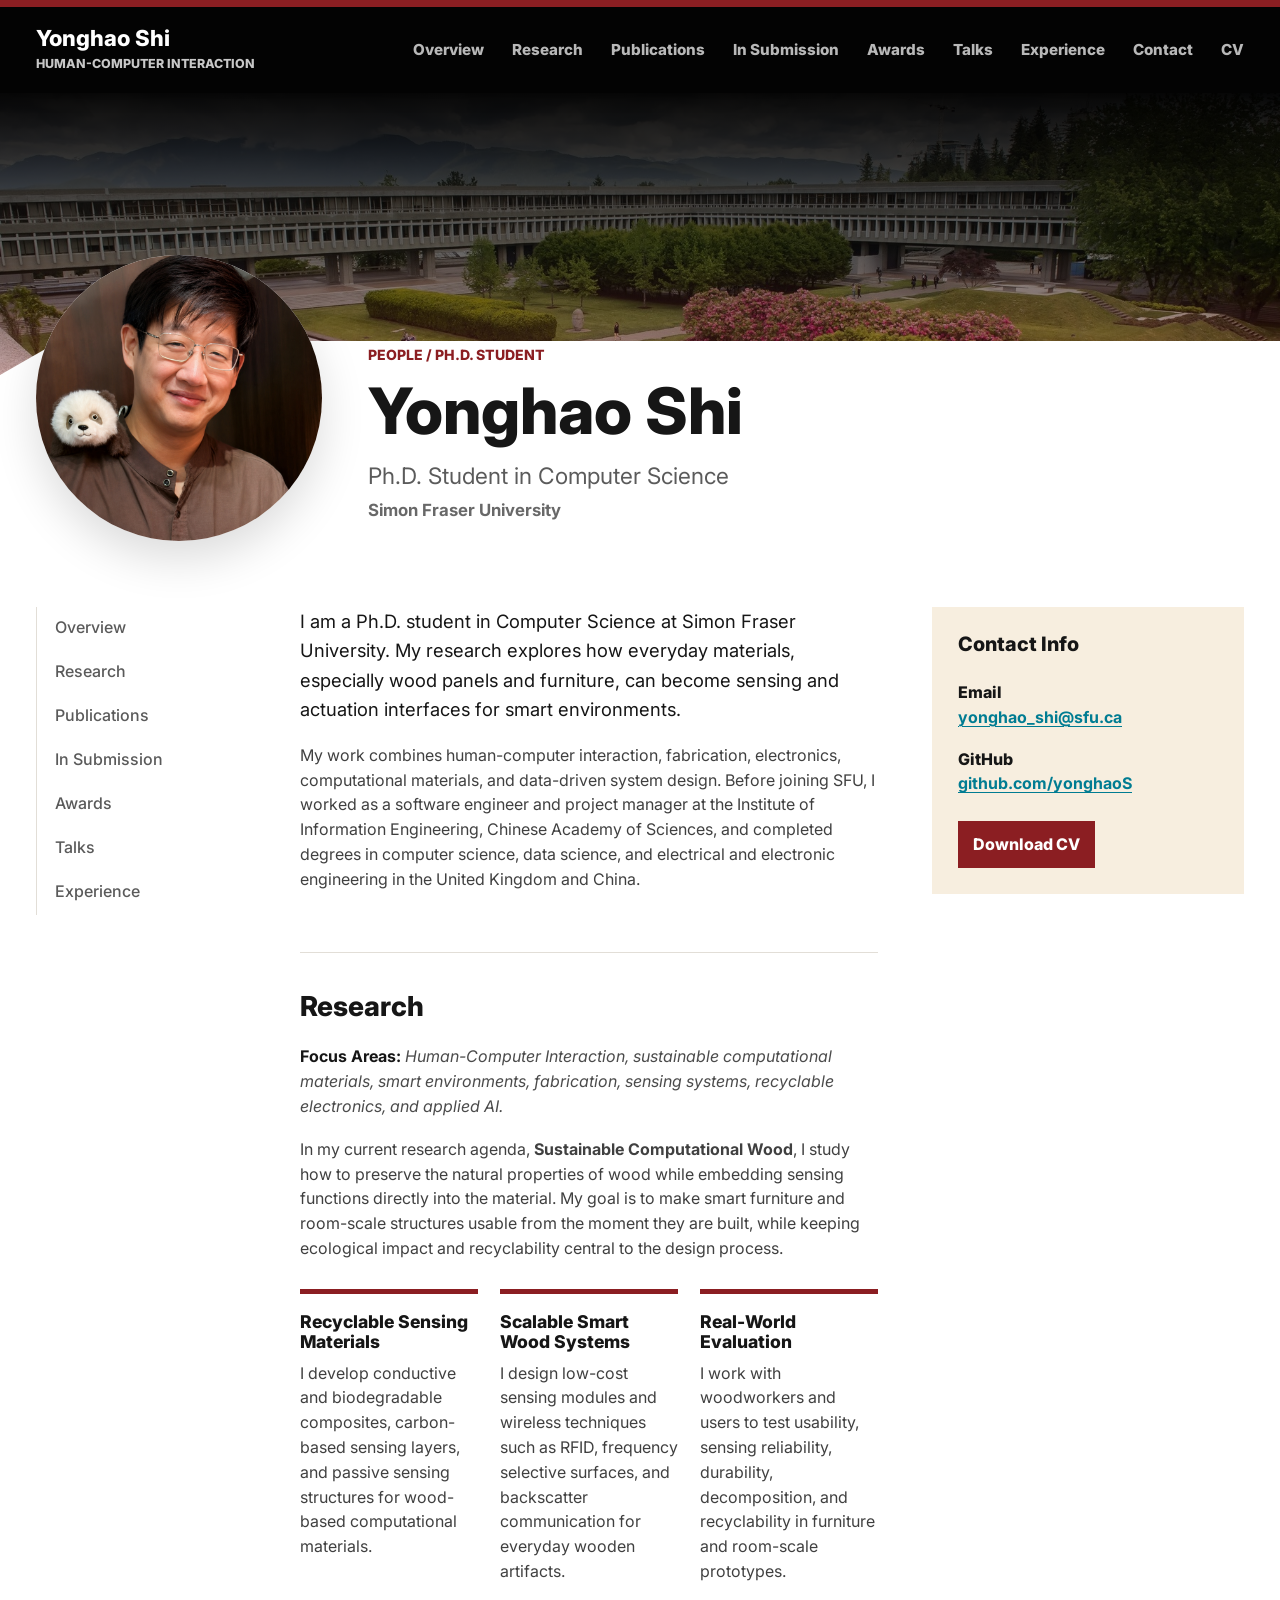
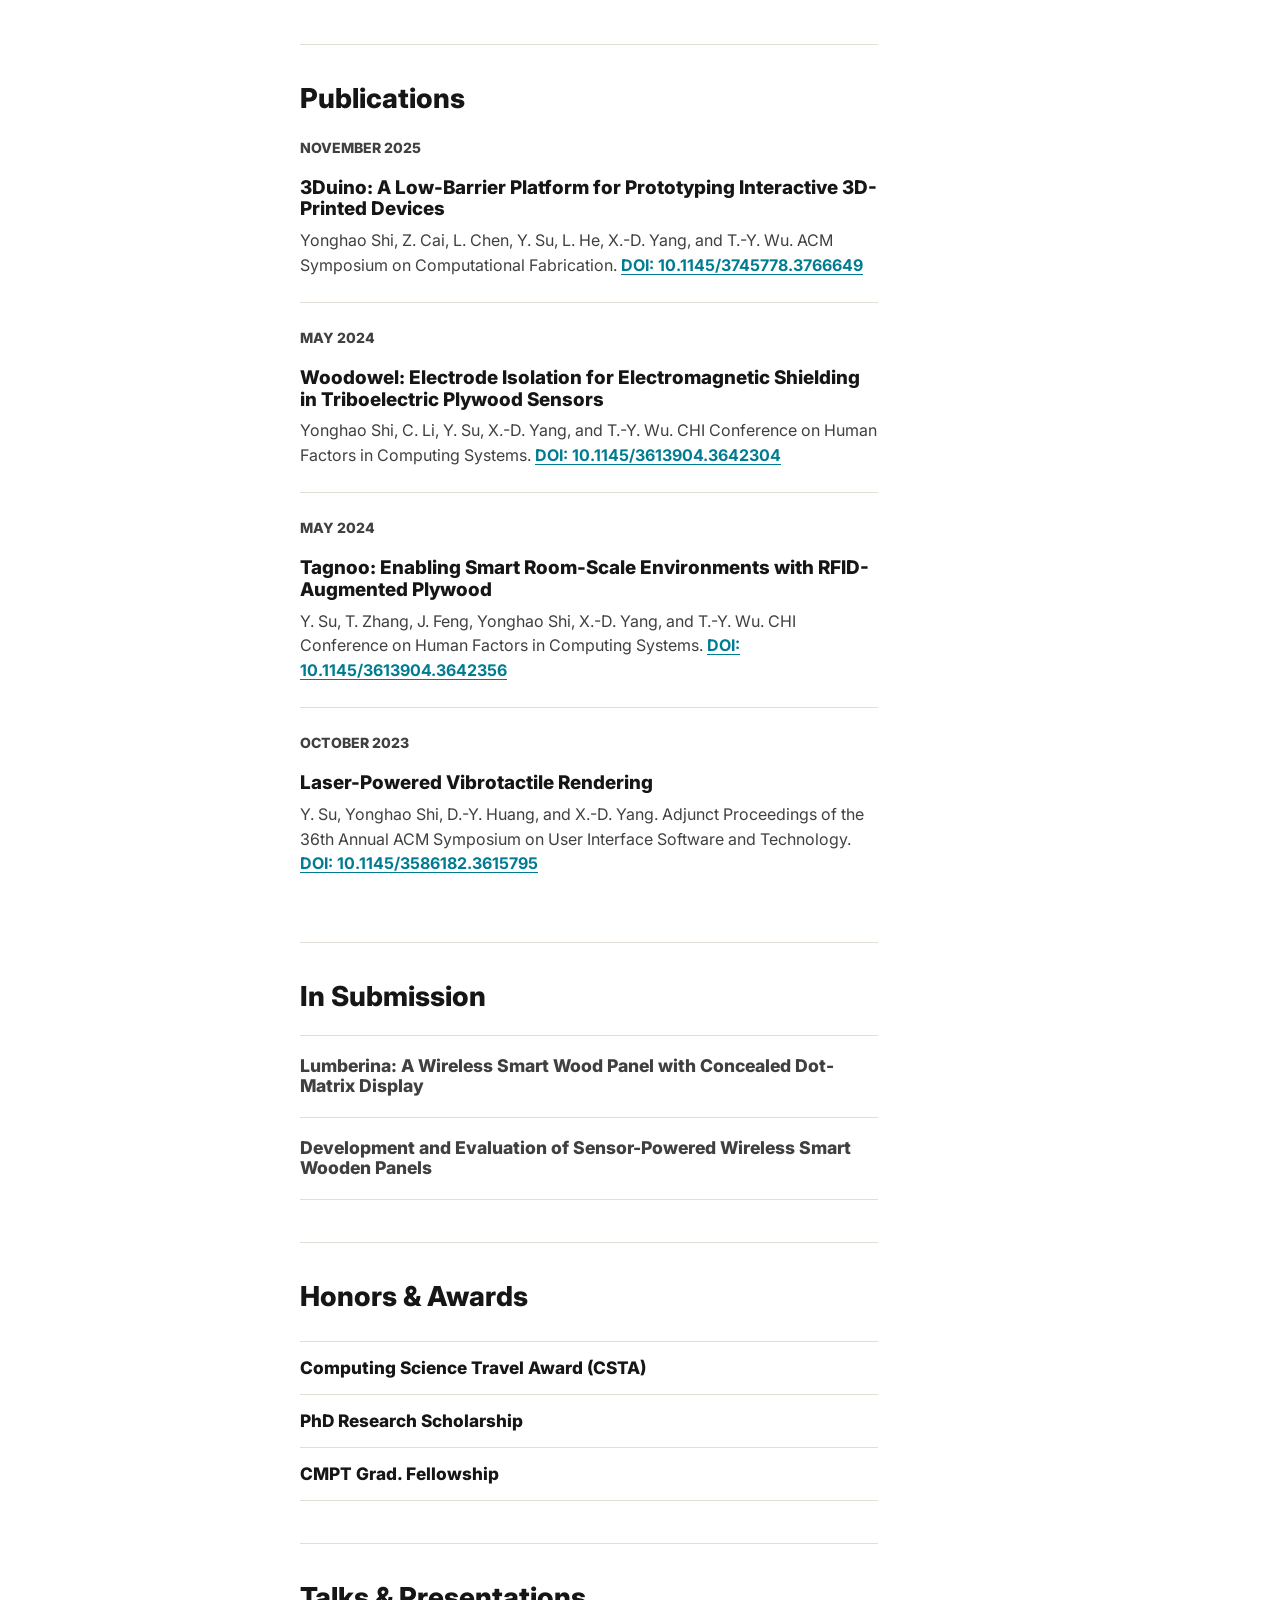
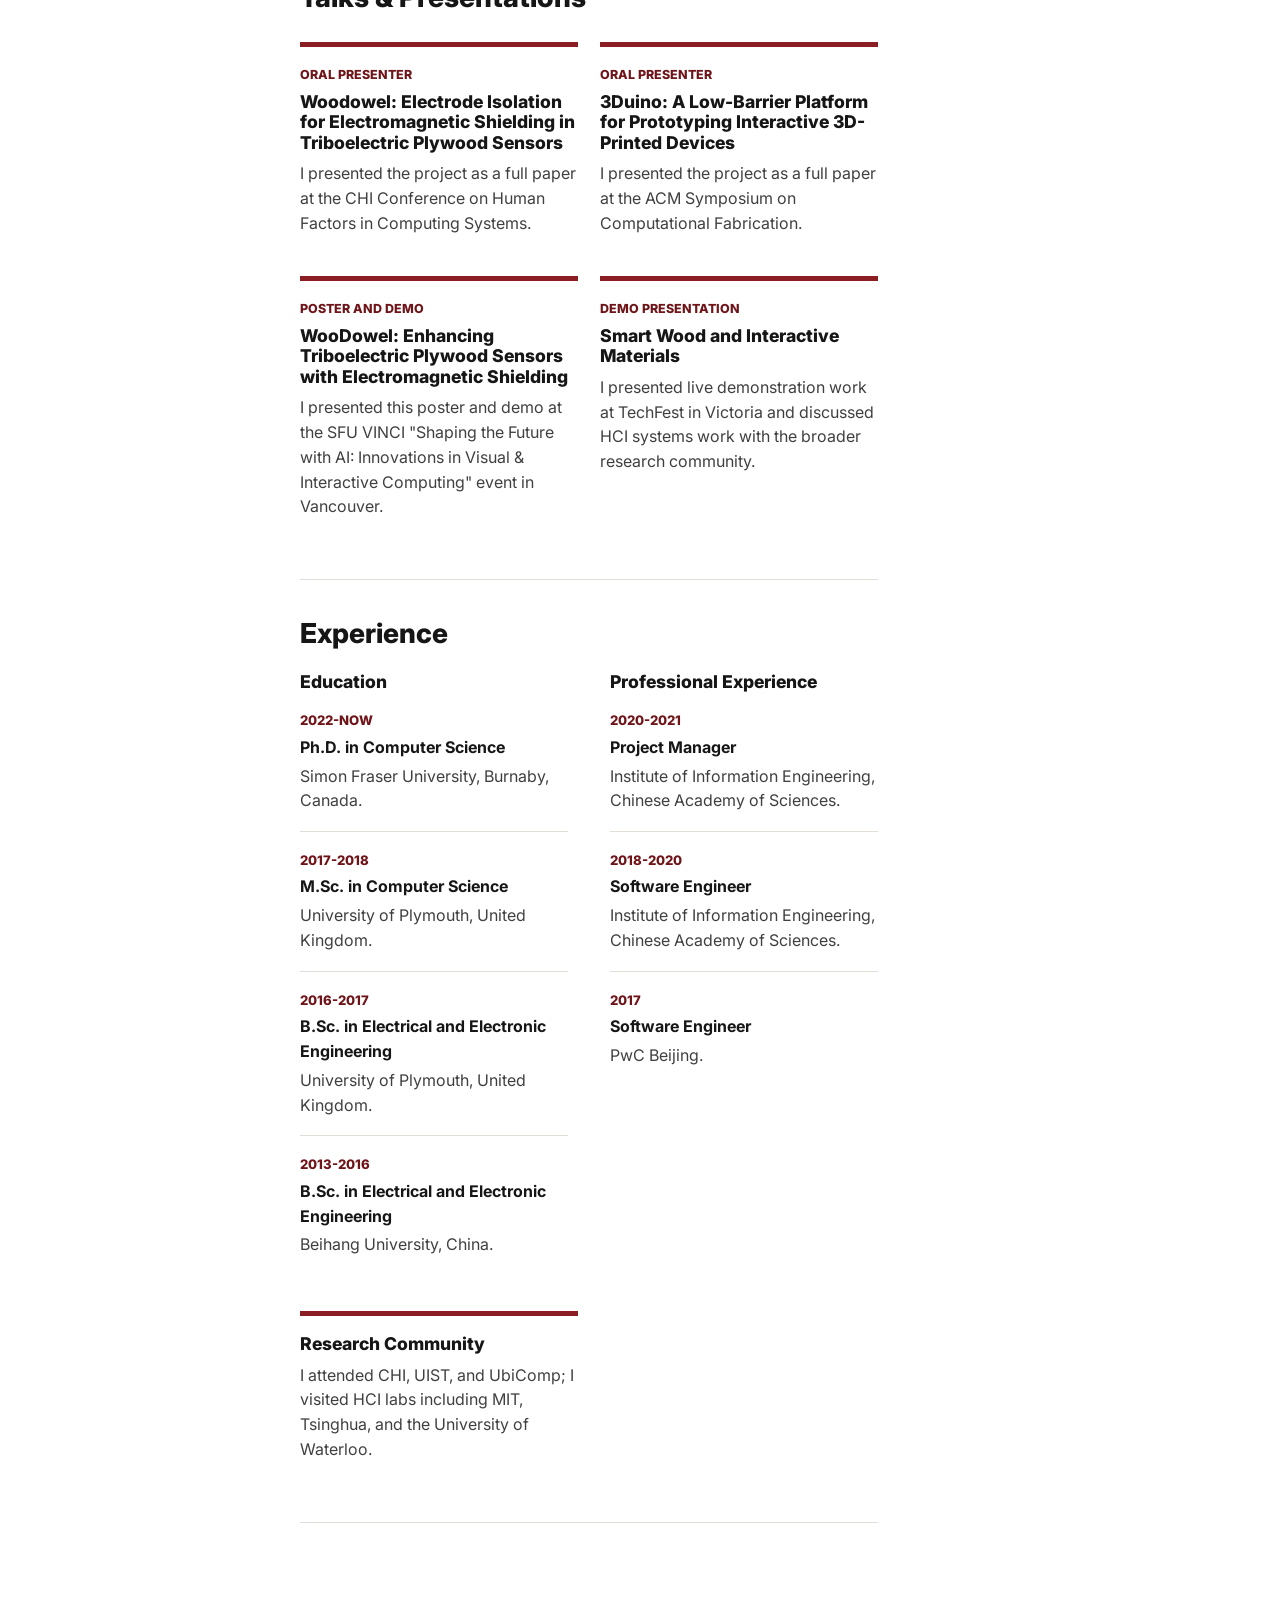
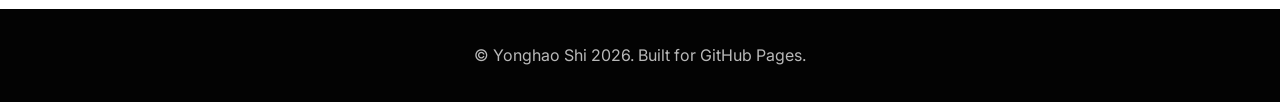
==== commit 6dd62562: "Update awards and in-submission papers" ====
--- a/index.html
+++ b/index.html
@@ -30,11 +30,12 @@
         <a href="#overview">Overview</a>
         <a href="#research">Research</a>
         <a href="#publications">Publications</a>
-        <a href="#submissions">Under Review</a>
+        <a href="#submissions">In Submission</a>
+        <a href="#awards">Awards</a>
         <a href="#talks">Talks</a>
         <a href="#experience">Experience</a>
         <a href="#contact">Contact</a>
-        <a href="static/assets/Yonghao_Shi_CV.pdf">CV</a>
+        <a href="static/assets/Yonghao_Shi_CV_2026.pdf">CV</a>
       </div>
     </nav>
   </header>
@@ -60,7 +61,8 @@
         <a href="#overview">Overview</a>
         <a href="#research">Research</a>
         <a href="#publications">Publications</a>
-        <a href="#submissions">Under Review</a>
+        <a href="#submissions">In Submission</a>
+        <a href="#awards">Awards</a>
         <a href="#talks">Talks</a>
         <a href="#experience">Experience</a>
       </aside>
@@ -164,20 +166,28 @@
         </section>
 
         <section class="content-block" id="submissions">
-          <h2>Manuscripts Under Review</h2>
-          <p class="section-note">Published papers are listed in the Publications section.</p>
+          <h2>In Submission</h2>
           <div class="submission-list">
             <article>
-              <span>Under review</span>
-              <h3>Lumberina: A Battery-Free, Wireless Smart Wood Panel with Concealed Dot-Matrix Display</h3>
-            </article>
-            <article>
-              <span>Under review</span>
-              <h3>EcoVibWood: A Sustainable Vibration-Sensing Plywood Panel with Eco-Friendly Sensing Layers and a Self-Isolating Electrode Switching Mechanism</h3>
-            </article>
-            <article>
-              <span>Under review</span>
-              <h3>Exploring Tangible Devices for Low-Effort, Participant-Controlled Data Input</h3>
+              <h3>Lumberina: A Wireless Smart Wood Panel with Concealed Dot-Matrix Display</h3>
+            </article>
+            <article>
+              <h3>Development and Evaluation of Sensor-Powered Wireless Smart Wooden Panels</h3>
+            </article>
+          </div>
+        </section>
+
+        <section class="content-block" id="awards">
+          <h2>Honors & Awards</h2>
+          <div class="award-list">
+            <article>
+              <h3>Computing Science Travel Award (CSTA)</h3>
+            </article>
+            <article>
+              <h3>PhD Research Scholarship</h3>
+            </article>
+            <article>
+              <h3>CMPT Grad. Fellowship</h3>
             </article>
           </div>
         </section>
@@ -266,12 +276,6 @@
                 University of Waterloo.
               </p>
             </article>
-            <article>
-              <h3>Recognition</h3>
-              <p>
-                I received the SFU PhD Research Scholarship and multiple Graduate Fellowships.
-              </p>
-            </article>
           </div>
         </section>
       </article>
@@ -288,7 +292,7 @@
             <dd><a href="https://github.com/yonghaoS">github.com/yonghaoS</a></dd>
           </div>
         </dl>
-        <a class="cv-link" href="static/assets/Yonghao_Shi_CV.pdf">Download CV</a>
+        <a class="cv-link" href="static/assets/Yonghao_Shi_CV_2026.pdf">Download CV</a>
       </aside>
     </div>
   </main>
--- a/static/css/main.css
+++ b/static/css/main.css
@@ -324,6 +324,7 @@
 
 .research-list,
 .talk-list,
+.award-list,
 .notes-grid {
   display: grid;
   grid-template-columns: repeat(3, minmax(0, 1fr));
@@ -333,6 +334,7 @@
 
 .research-list article,
 .talk-list article,
+.award-list article,
 .notes-grid article {
   padding-top: 18px;
   border-top: 5px solid var(--maroon);
@@ -340,6 +342,7 @@
 
 .research-list p,
 .talk-list p,
+.award-list p,
 .notes-grid p,
 .publication p,
 .submission-list h3,
@@ -415,6 +418,26 @@
 .submission-list h3 {
   max-width: 840px;
   margin: 0;
+}
+
+.award-list {
+  display: grid;
+  grid-template-columns: 1fr;
+  gap: 0;
+}
+
+.award-list article {
+  padding: 16px 0;
+  border-top: 1px solid var(--line);
+}
+
+.award-list article:last-child {
+  border-bottom: 1px solid var(--line);
+}
+
+.award-list h3 {
+  margin: 0;
+  font-size: 1.08rem;
 }
 
 .experience-grid {
@@ -543,16 +566,13 @@
   }
 
   .research-list,
-  .talk-list {
+  .talk-list,
+  .award-list {
     grid-template-columns: 1fr;
   }
 }
 
-@media (max-width: 860px) {
-  .header-rule {
-    height: 6px;
-  }
-
+@media (max-width: 1060px) {
   .main-nav {
     min-height: 74px;
     flex-wrap: wrap;
@@ -561,10 +581,6 @@
 
   .site-brand {
     min-width: 0;
-  }
-
-  .site-brand span {
-    font-size: 1.16rem;
   }
 
   .nav-toggle {
@@ -590,6 +606,50 @@
     min-height: 42px;
     padding: 8px 0;
   }
+}
+
+@media (max-width: 860px) {
+  .header-rule {
+    height: 6px;
+  }
+
+  .main-nav {
+    min-height: 74px;
+    flex-wrap: wrap;
+    padding: 14px 0;
+  }
+
+  .site-brand {
+    min-width: 0;
+  }
+
+  .site-brand span {
+    font-size: 1.16rem;
+  }
+
+  .nav-toggle {
+    display: inline-flex;
+    align-items: center;
+    justify-content: center;
+  }
+
+  .nav-links {
+    width: 100%;
+    display: none;
+    padding: 14px 0 4px;
+    flex-direction: column;
+    align-items: stretch;
+    gap: 0;
+  }
+
+  .nav-links.is-open {
+    display: flex;
+  }
+
+  .nav-links a {
+    min-height: 42px;
+    padding: 8px 0;
+  }
 
   .hero-band {
     min-height: 220px;
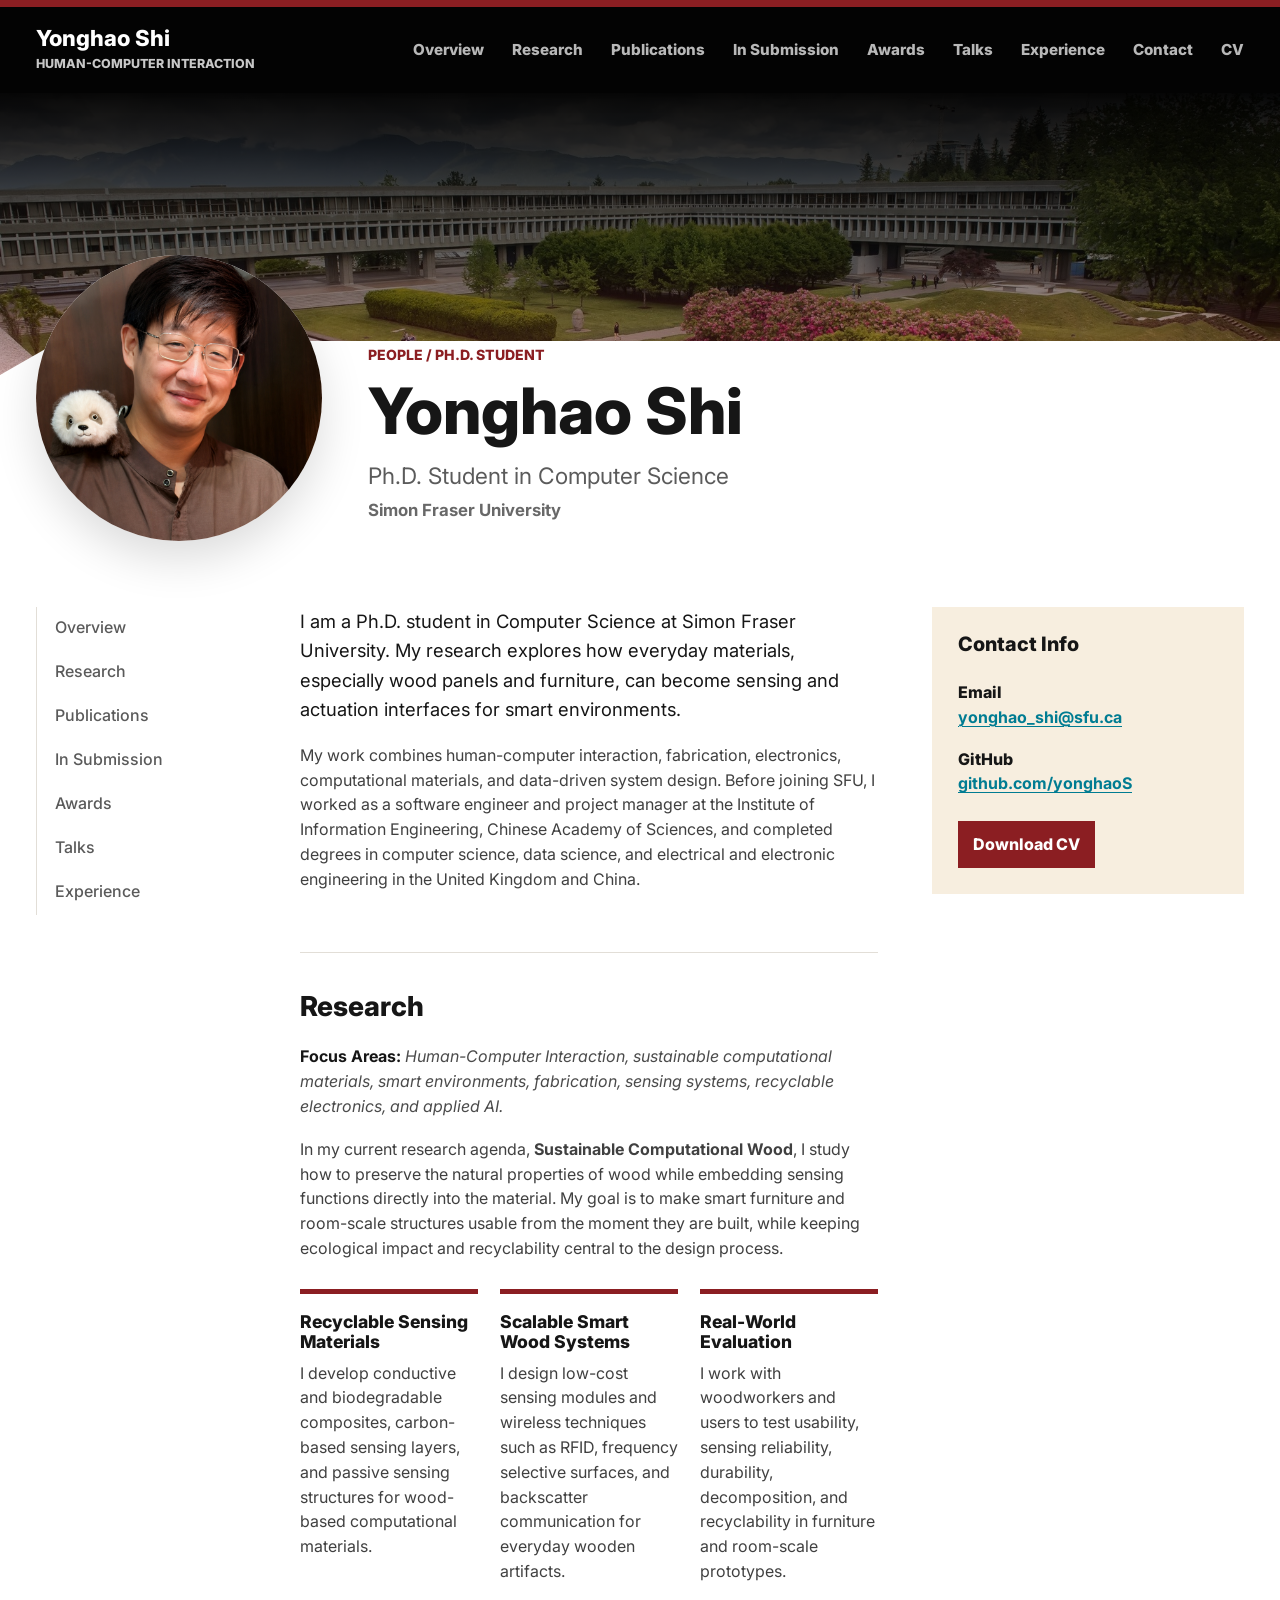
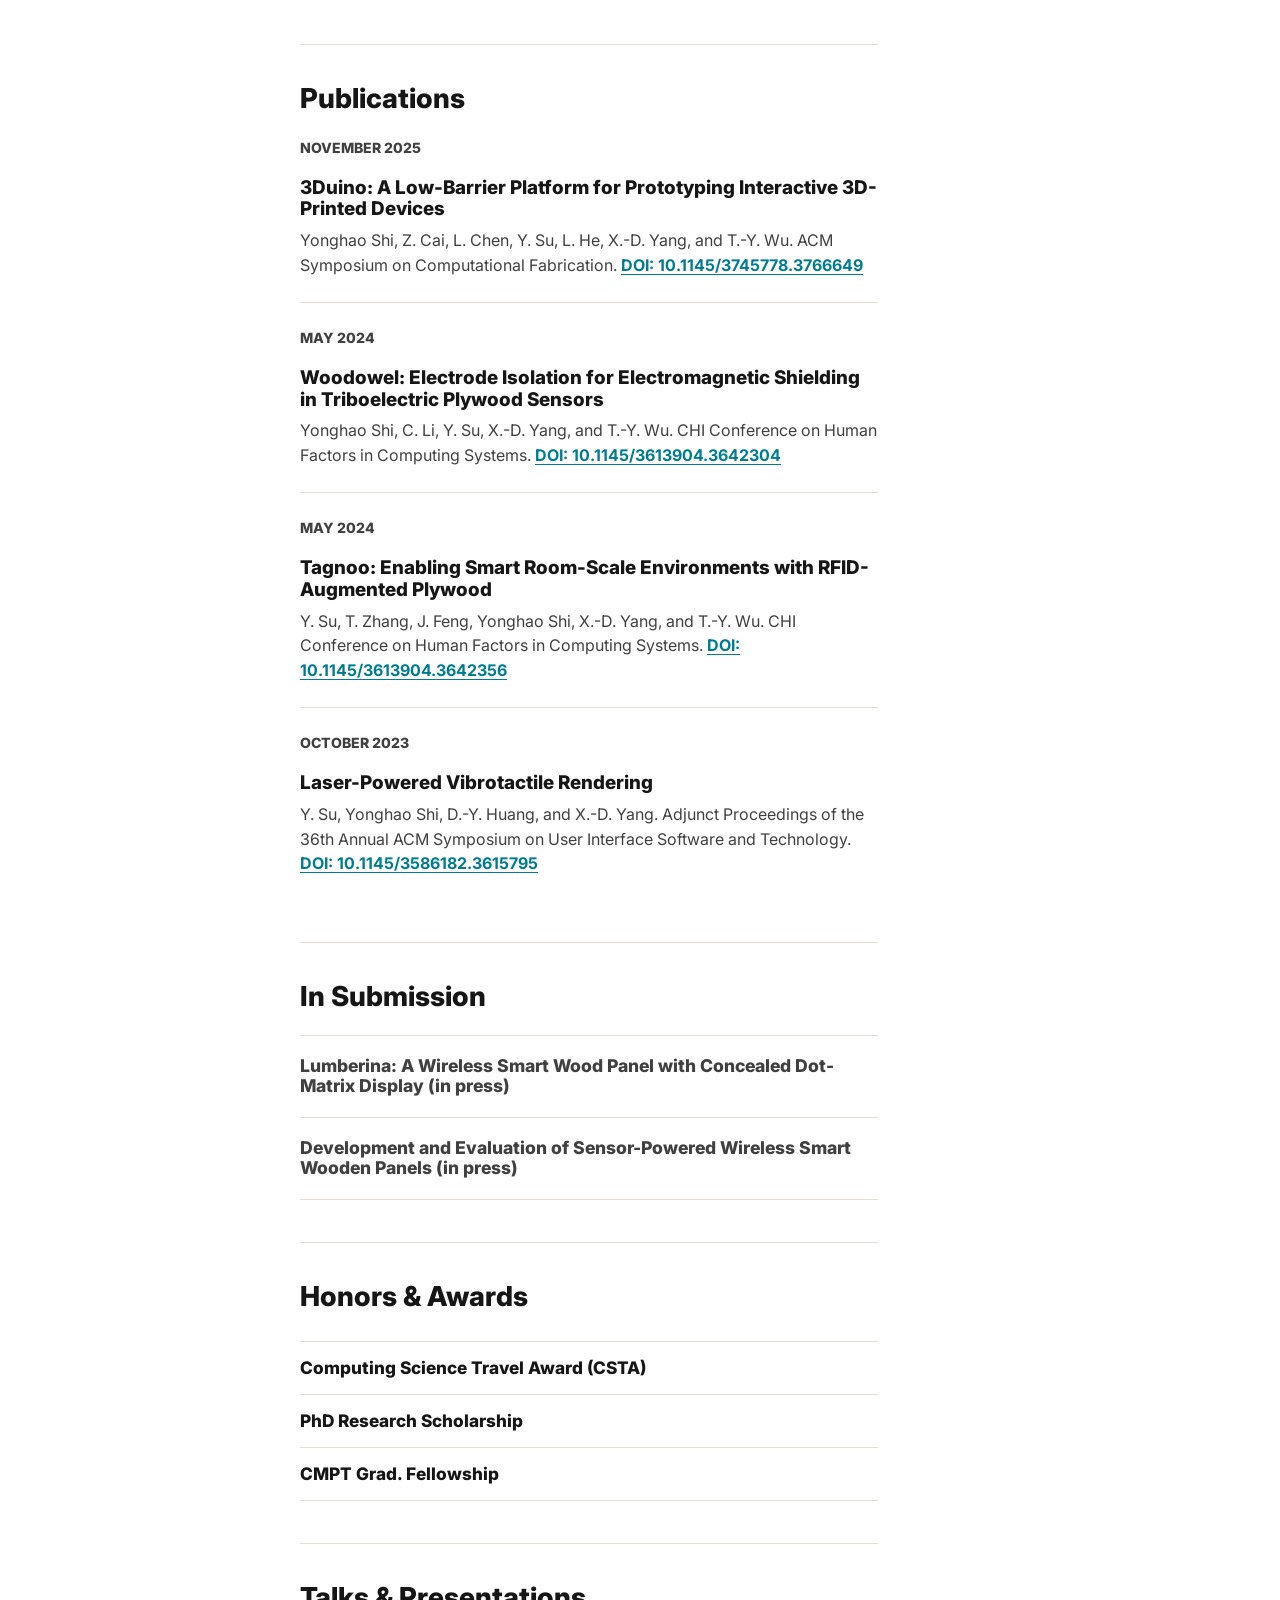
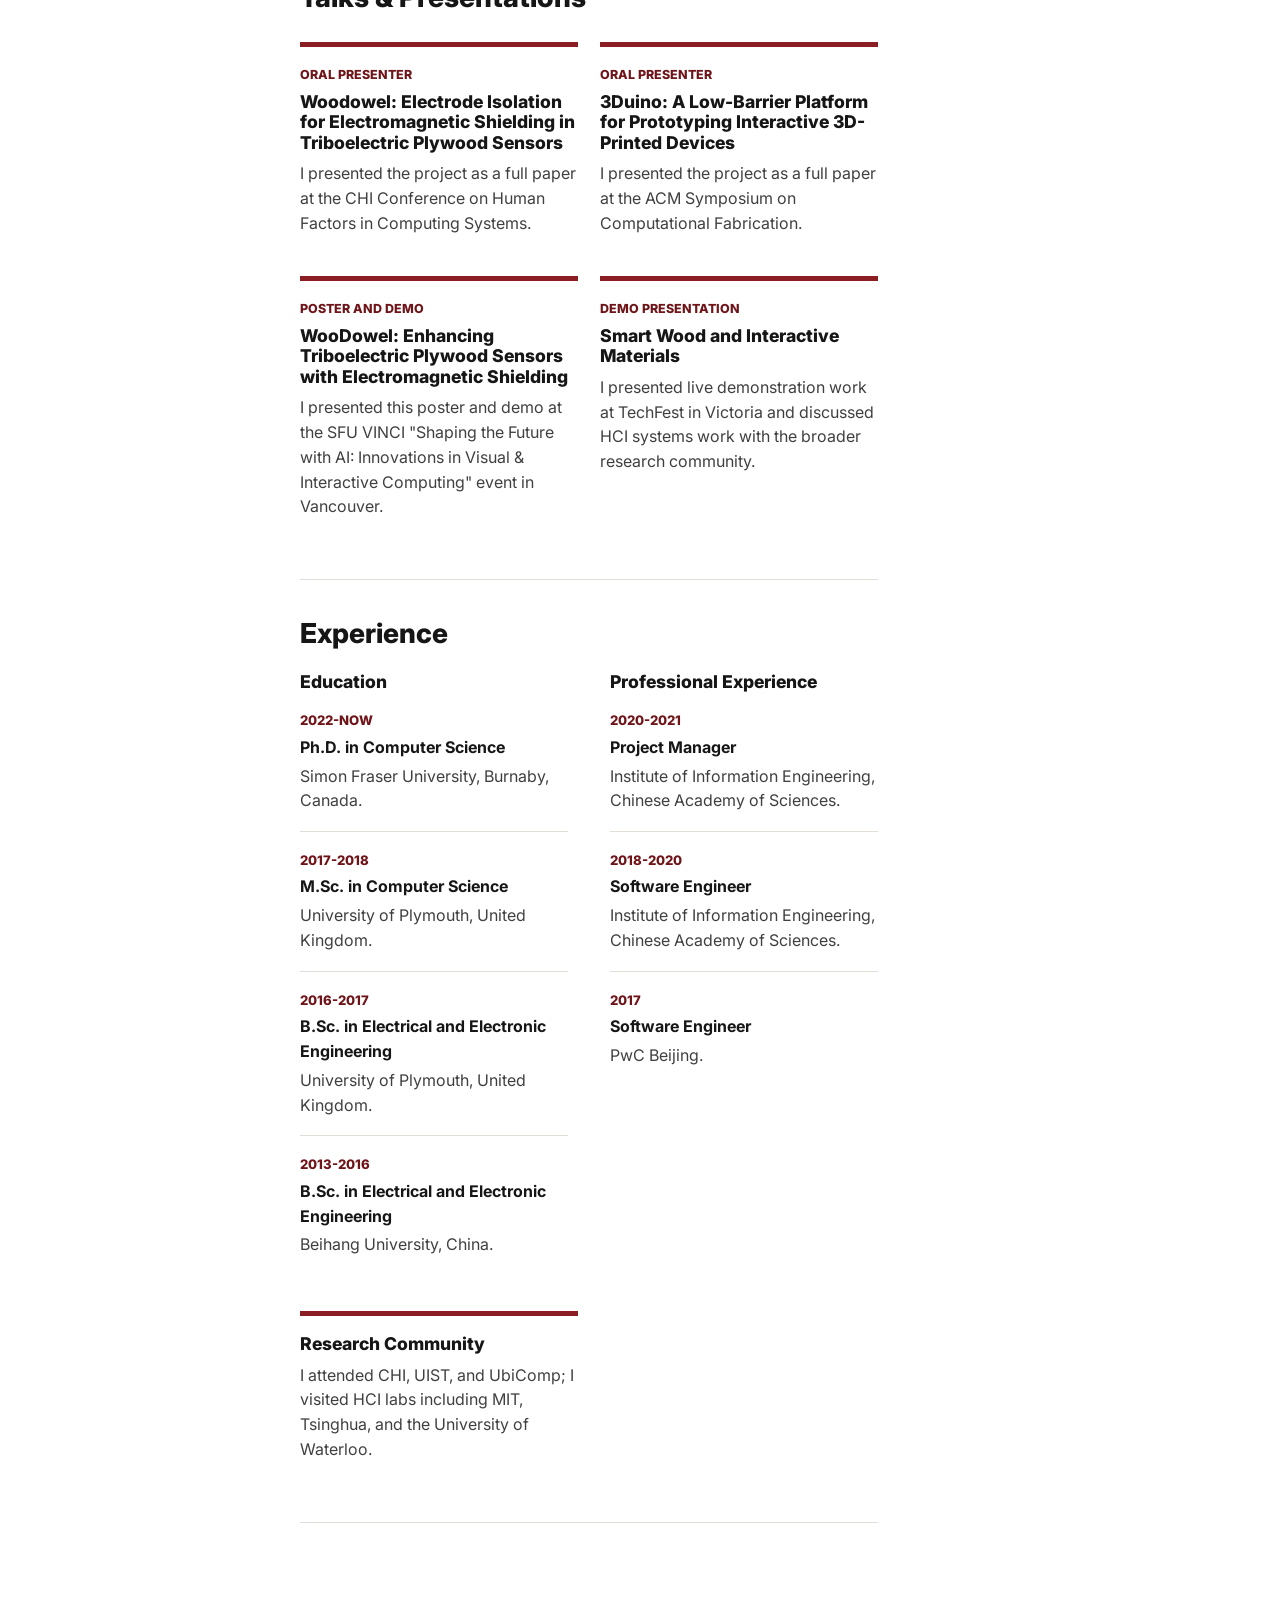
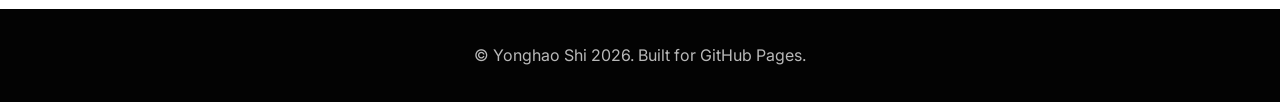
==== commit e1e70b67: "Mark in-submission papers in press" ====
--- a/index.html
+++ b/index.html
@@ -169,10 +169,10 @@
           <h2>In Submission</h2>
           <div class="submission-list">
             <article>
-              <h3>Lumberina: A Wireless Smart Wood Panel with Concealed Dot-Matrix Display</h3>
-            </article>
-            <article>
-              <h3>Development and Evaluation of Sensor-Powered Wireless Smart Wooden Panels</h3>
+              <h3>Lumberina: A Wireless Smart Wood Panel with Concealed Dot-Matrix Display (in press)</h3>
+            </article>
+            <article>
+              <h3>Development and Evaluation of Sensor-Powered Wireless Smart Wooden Panels (in press)</h3>
             </article>
           </div>
         </section>
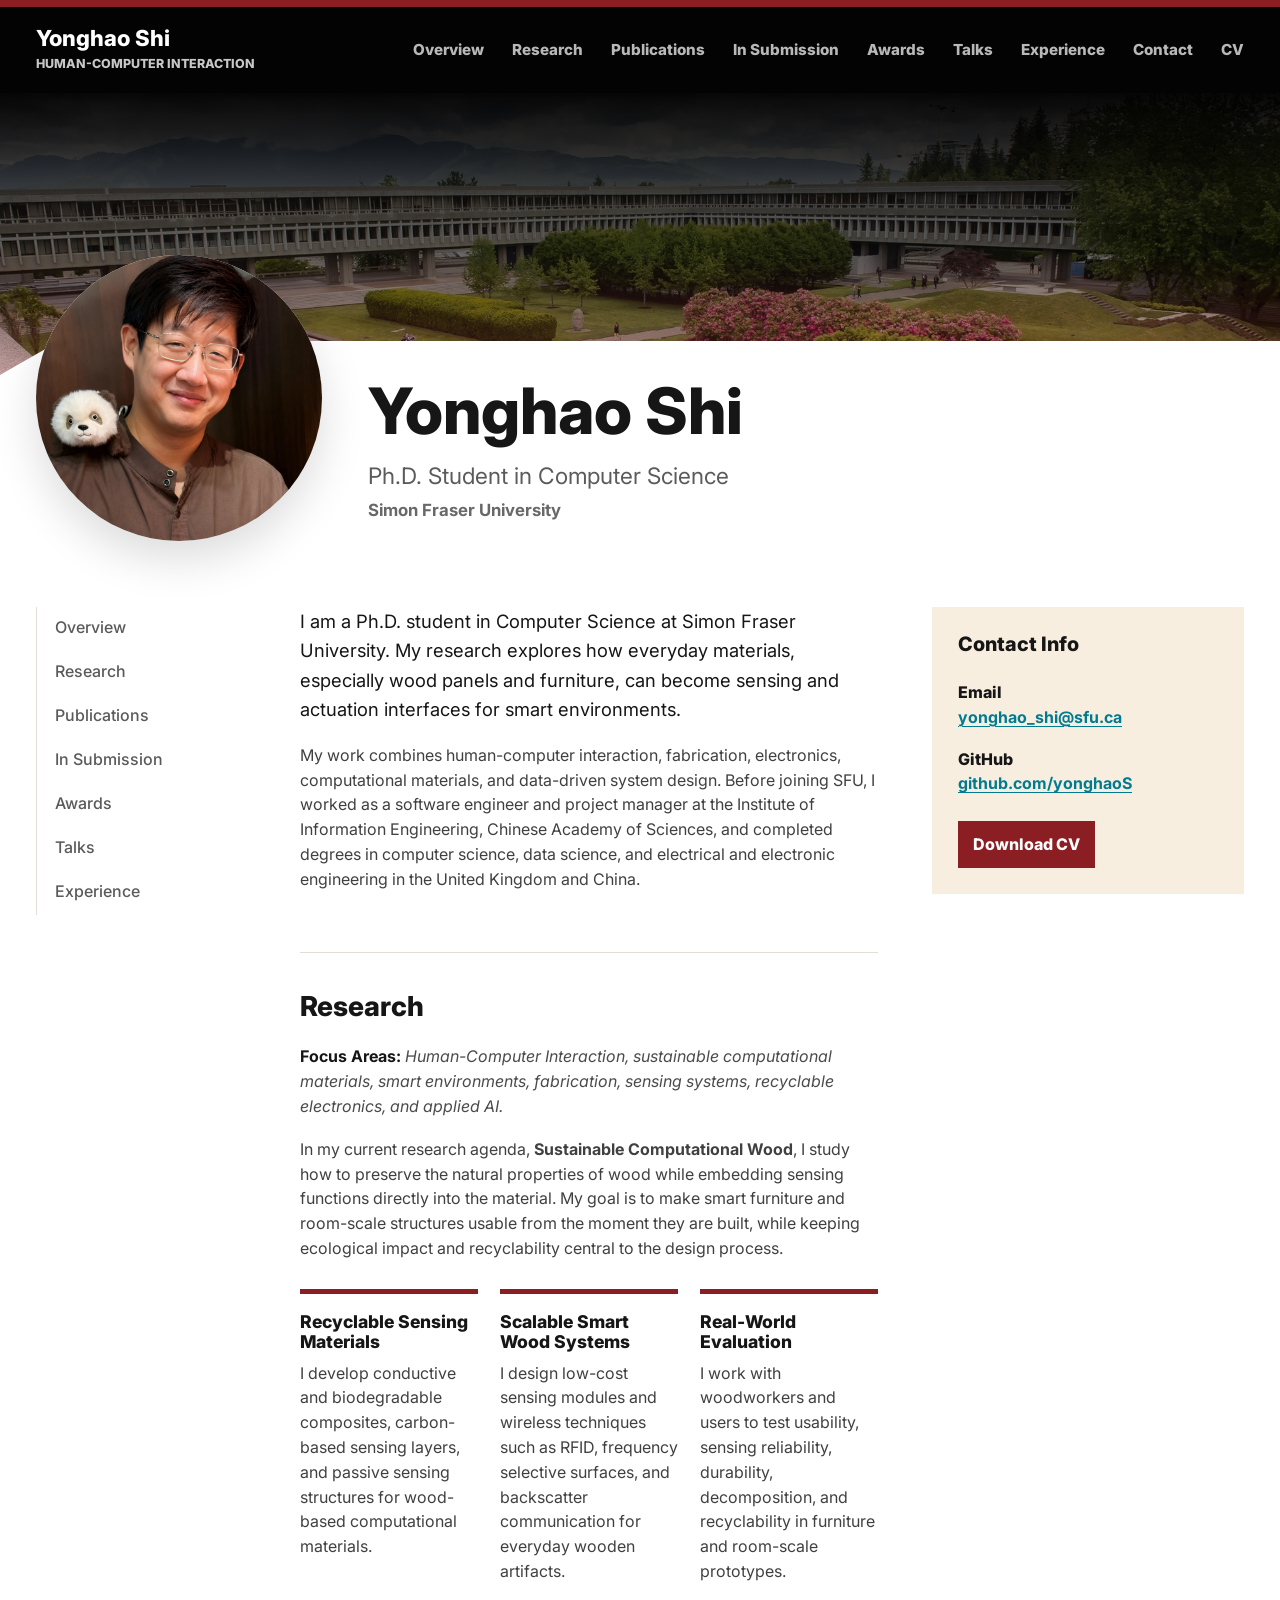
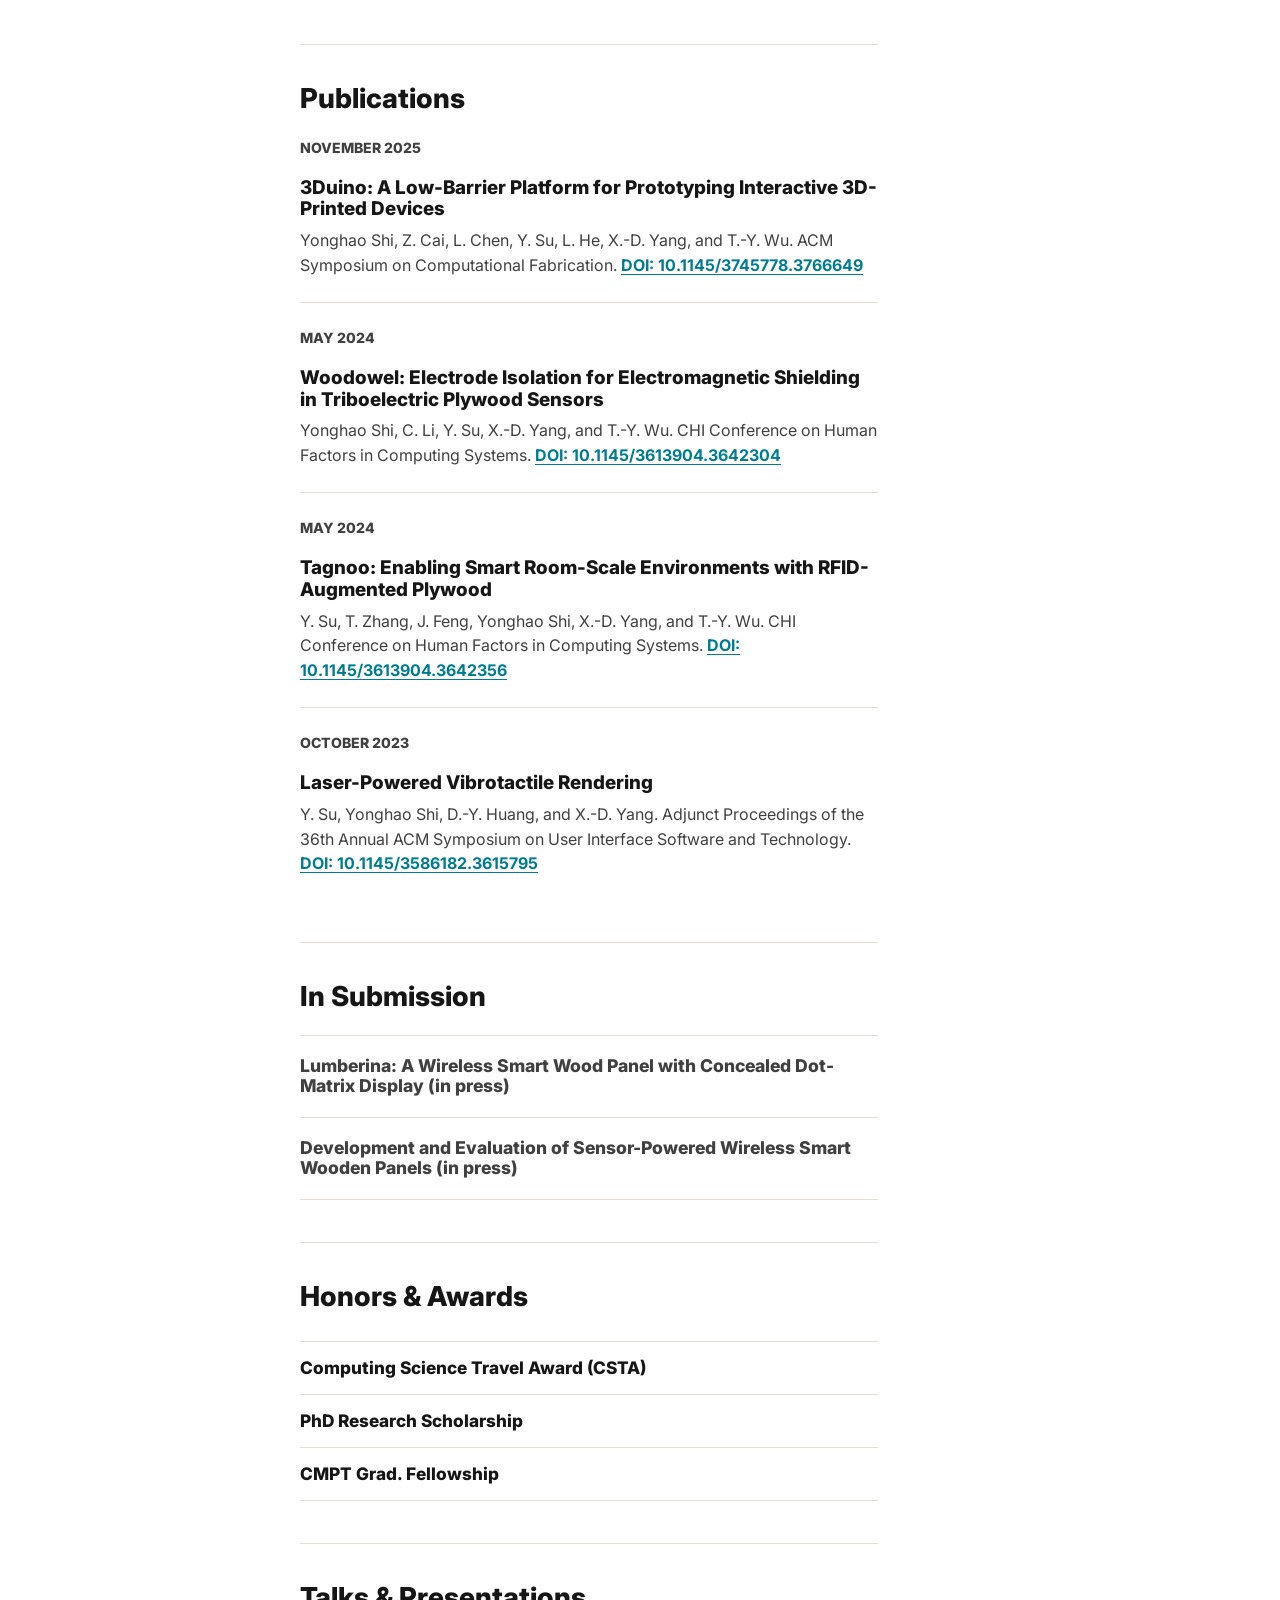
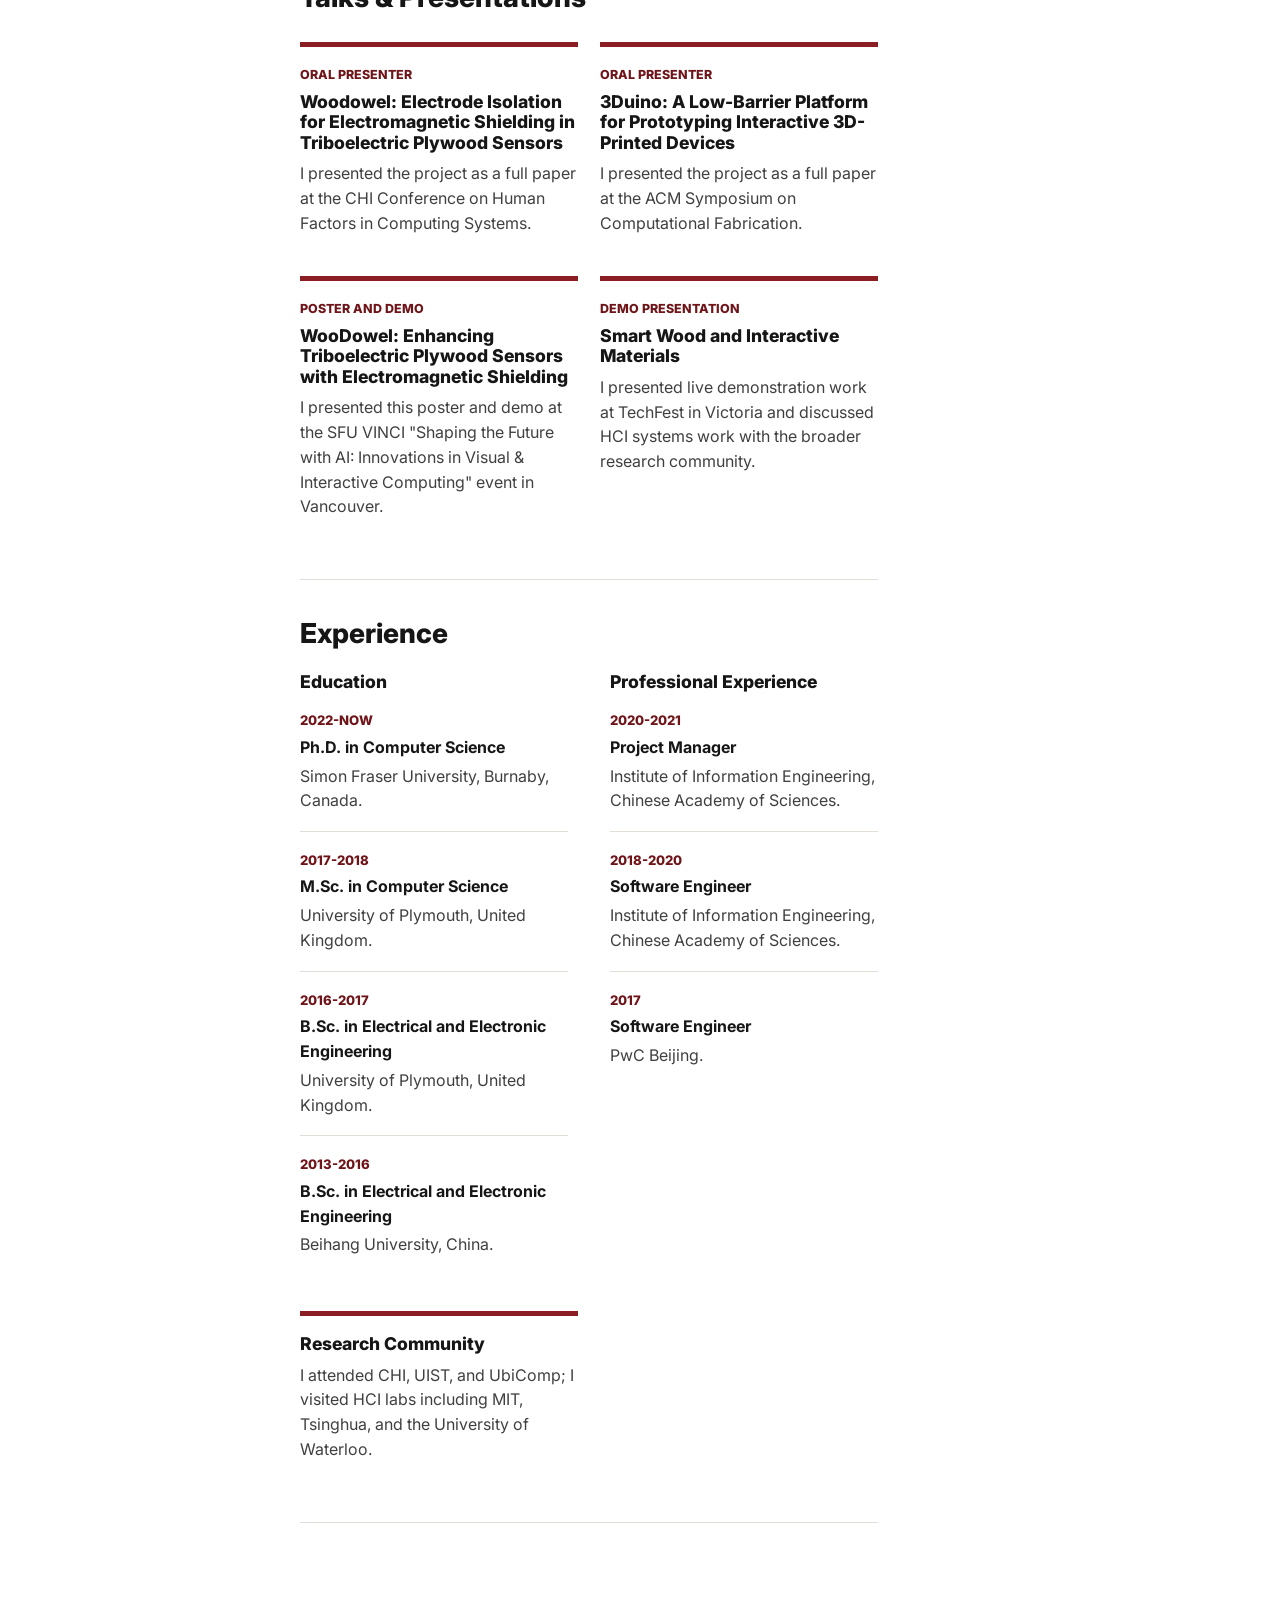
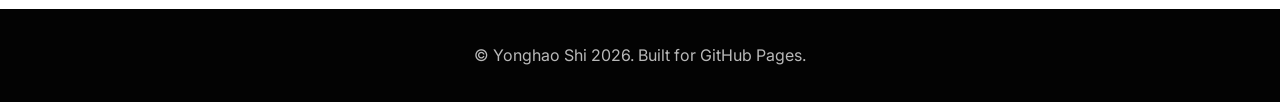
==== commit c9b84027: "Remove hero breadcrumb" ====
--- a/index.html
+++ b/index.html
@@ -6,7 +6,74 @@
   <meta name="viewport" content="width=device-width, initial-scale=1" />
   <meta name="description" content="I am a Ph.D. student in Computer Science at Simon Fraser University, researching human-computer interaction, sustainable computational wood, smart environments, and computational materials." />
   <meta name="author" content="Yonghao Shi" />
-  <title>Yonghao Shi | Human-Computer Interaction</title>
+  <meta name="robots" content="index, follow" />
+  <meta name="googlebot" content="index, follow" />
+  <title>Yonghao Shi | HCI Ph.D. Student at Simon Fraser University</title>
+  <link rel="canonical" href="https://yonghaos.github.io/" />
+  <link rel="me" href="https://github.com/yonghaoS" />
+  <link rel="sitemap" type="application/xml" href="https://yonghaos.github.io/sitemap.xml" />
+  <meta property="og:type" content="profile" />
+  <meta property="og:title" content="Yonghao Shi | HCI Ph.D. Student at Simon Fraser University" />
+  <meta property="og:description" content="Yonghao Shi is a Ph.D. student in Computer Science at Simon Fraser University researching HCI, smart environments, sustainable computational wood, and computational materials." />
+  <meta property="og:url" content="https://yonghaos.github.io/" />
+  <meta property="og:site_name" content="Yonghao Shi" />
+  <meta property="og:image" content="https://yonghaos.github.io/static/assets/img/photo-retouched.png" />
+  <meta name="twitter:card" content="summary" />
+  <meta name="twitter:title" content="Yonghao Shi | HCI Ph.D. Student at Simon Fraser University" />
+  <meta name="twitter:description" content="Researching HCI, smart environments, sustainable computational wood, and computational materials at Simon Fraser University." />
+  <meta name="twitter:image" content="https://yonghaos.github.io/static/assets/img/photo-retouched.png" />
+  <script type="application/ld+json">
+    {
+      "@context": "https://schema.org",
+      "@type": "Person",
+      "@id": "https://yonghaos.github.io/#person",
+      "name": "Yonghao Shi",
+      "givenName": "Yonghao",
+      "familyName": "Shi",
+      "url": "https://yonghaos.github.io/",
+      "image": "https://yonghaos.github.io/static/assets/img/photo-retouched.png",
+      "email": "mailto:yonghao_shi@sfu.ca",
+      "jobTitle": "Ph.D. Student in Computer Science",
+      "affiliation": {
+        "@type": "CollegeOrUniversity",
+        "name": "Simon Fraser University",
+        "url": "https://www.sfu.ca/"
+      },
+      "sameAs": [
+        "https://github.com/yonghaoS"
+      ],
+      "knowsAbout": [
+        "Human-Computer Interaction",
+        "Smart Environments",
+        "Computational Materials",
+        "Sustainable Computational Wood",
+        "RFID-Augmented Environments",
+        "Applied AI"
+      ],
+      "subjectOf": [
+        {
+          "@type": "ScholarlyArticle",
+          "name": "3Duino: A Low-Barrier Platform for Prototyping Interactive 3D-Printed Devices",
+          "url": "https://doi.org/10.1145/3745778.3766649"
+        },
+        {
+          "@type": "ScholarlyArticle",
+          "name": "Woodowel: Electrode Isolation for Electromagnetic Shielding in Triboelectric Plywood Sensors",
+          "url": "https://doi.org/10.1145/3613904.3642304"
+        },
+        {
+          "@type": "ScholarlyArticle",
+          "name": "Tagnoo: Enabling Smart Room-Scale Environments with RFID-Augmented Plywood",
+          "url": "https://doi.org/10.1145/3613904.3642356"
+        },
+        {
+          "@type": "ScholarlyArticle",
+          "name": "Laser-Powered Vibrotactile Rendering",
+          "url": "https://doi.org/10.1145/3586182.3615795"
+        }
+      ]
+    }
+  </script>
   <link rel="preconnect" href="https://fonts.googleapis.com" />
   <link rel="preconnect" href="https://fonts.gstatic.com" crossorigin />
   <link href="https://fonts.googleapis.com/css2?family=Inter:wght@400;500;600;700;800&display=swap" rel="stylesheet" />
@@ -48,7 +115,6 @@
           <img src="static/assets/img/photo-retouched.png" alt="Portrait of Yonghao Shi" />
         </div>
         <div class="identity">
-          <p class="breadcrumb">People / Ph.D. Student</p>
           <h1>Yonghao Shi</h1>
           <p class="role">Ph.D. Student in Computer Science</p>
           <p class="affiliation">Simon Fraser University</p>
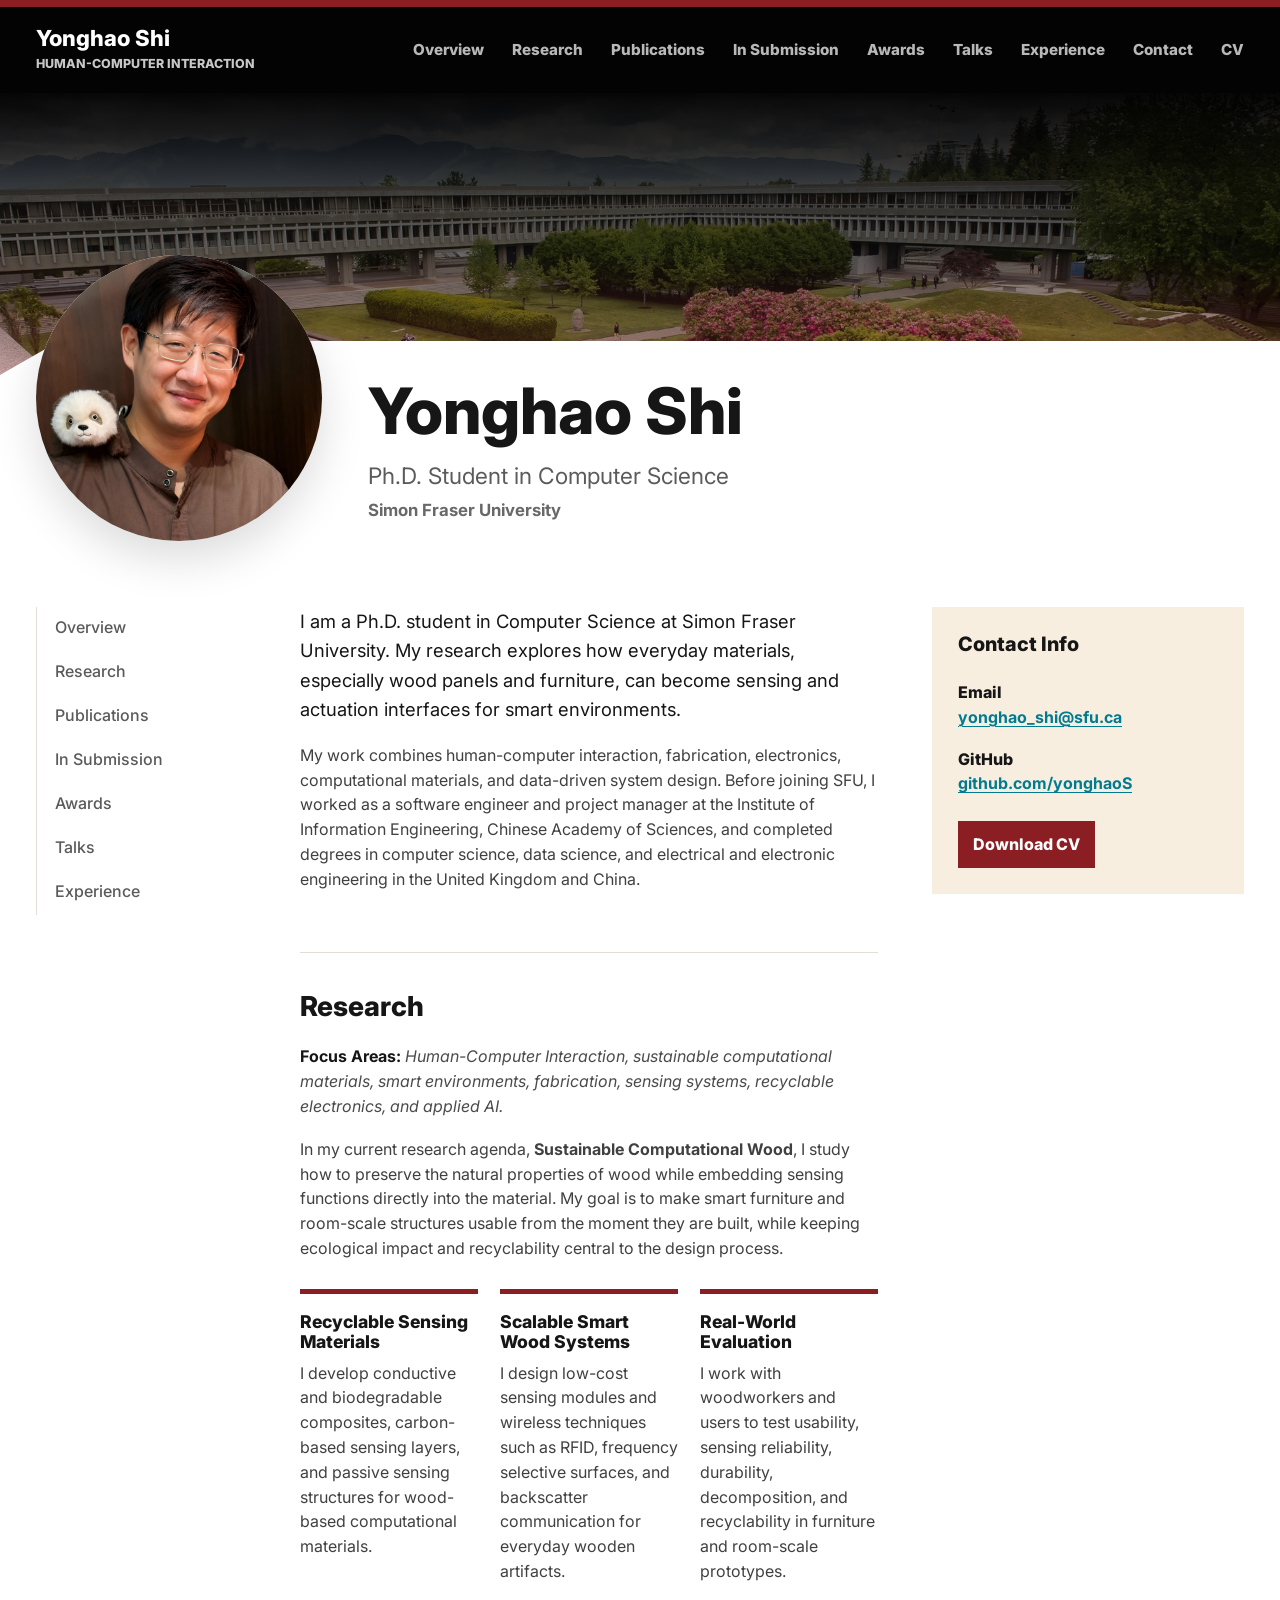
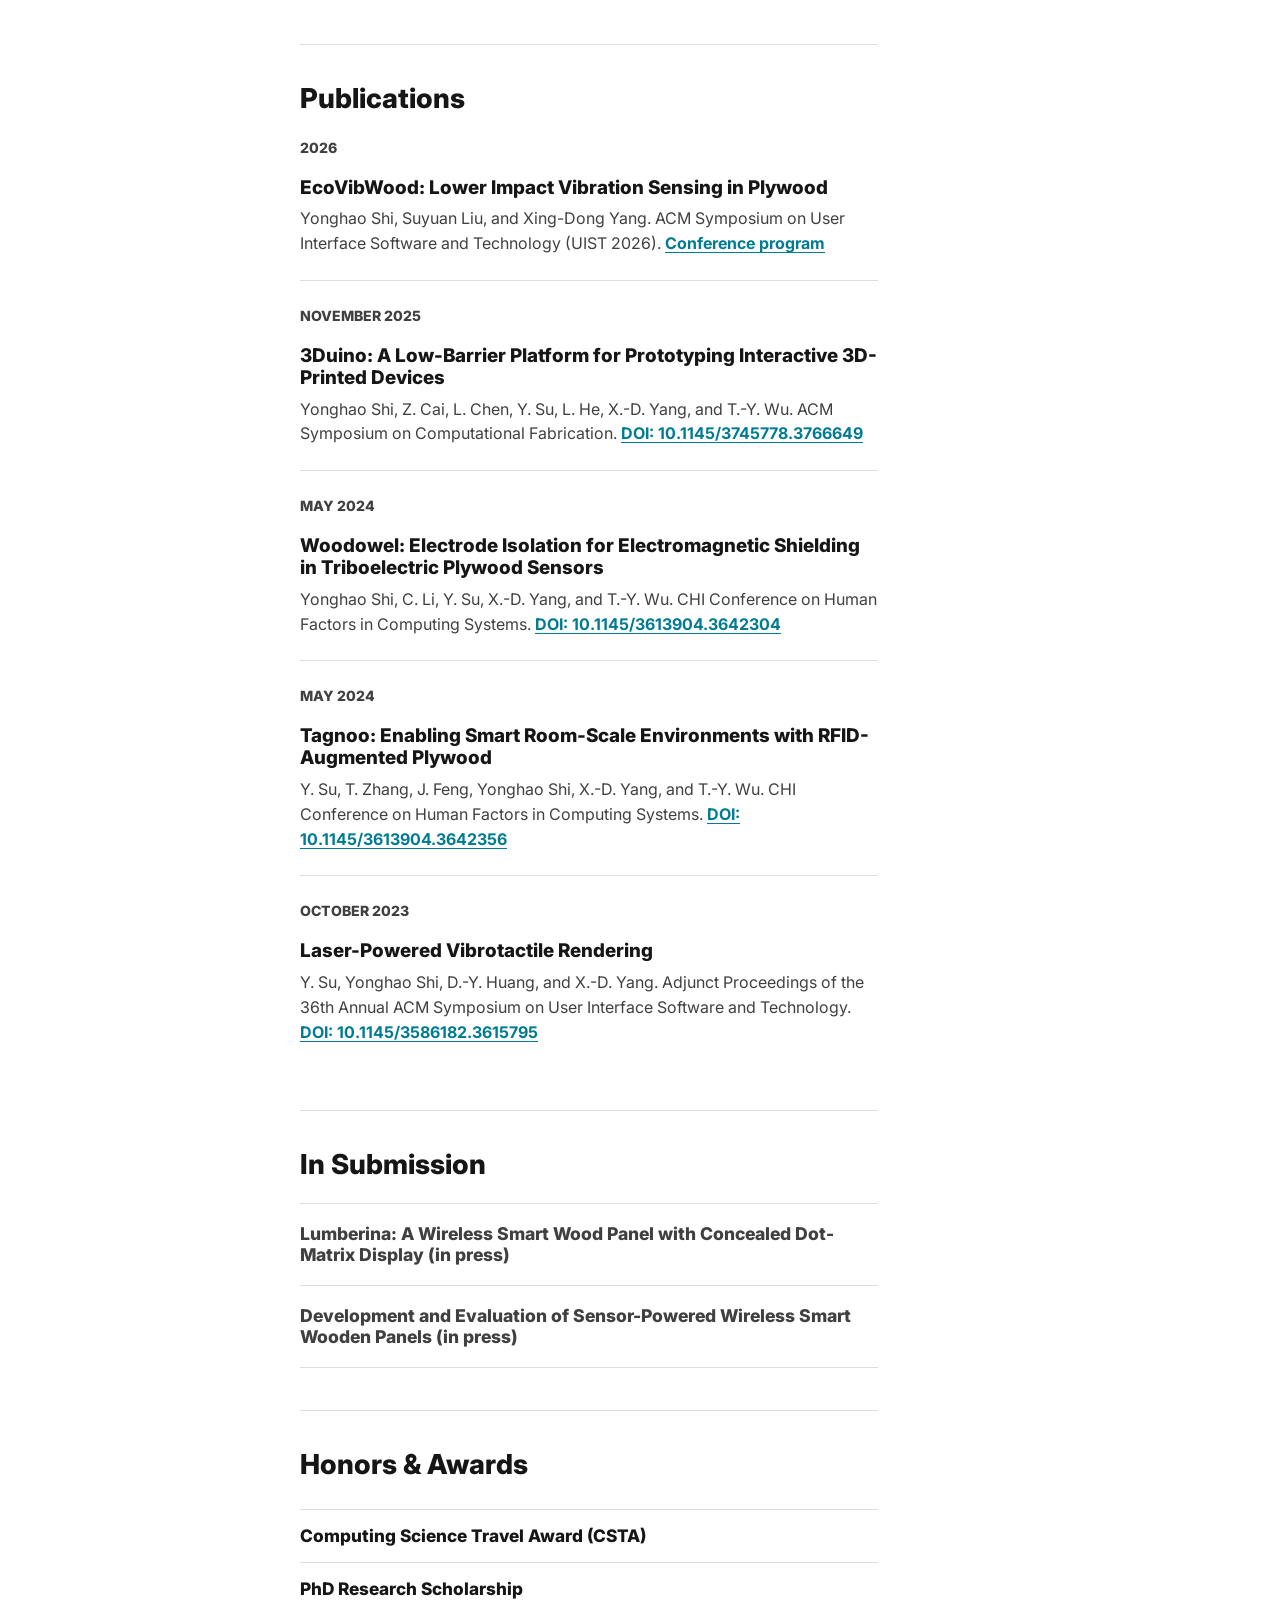
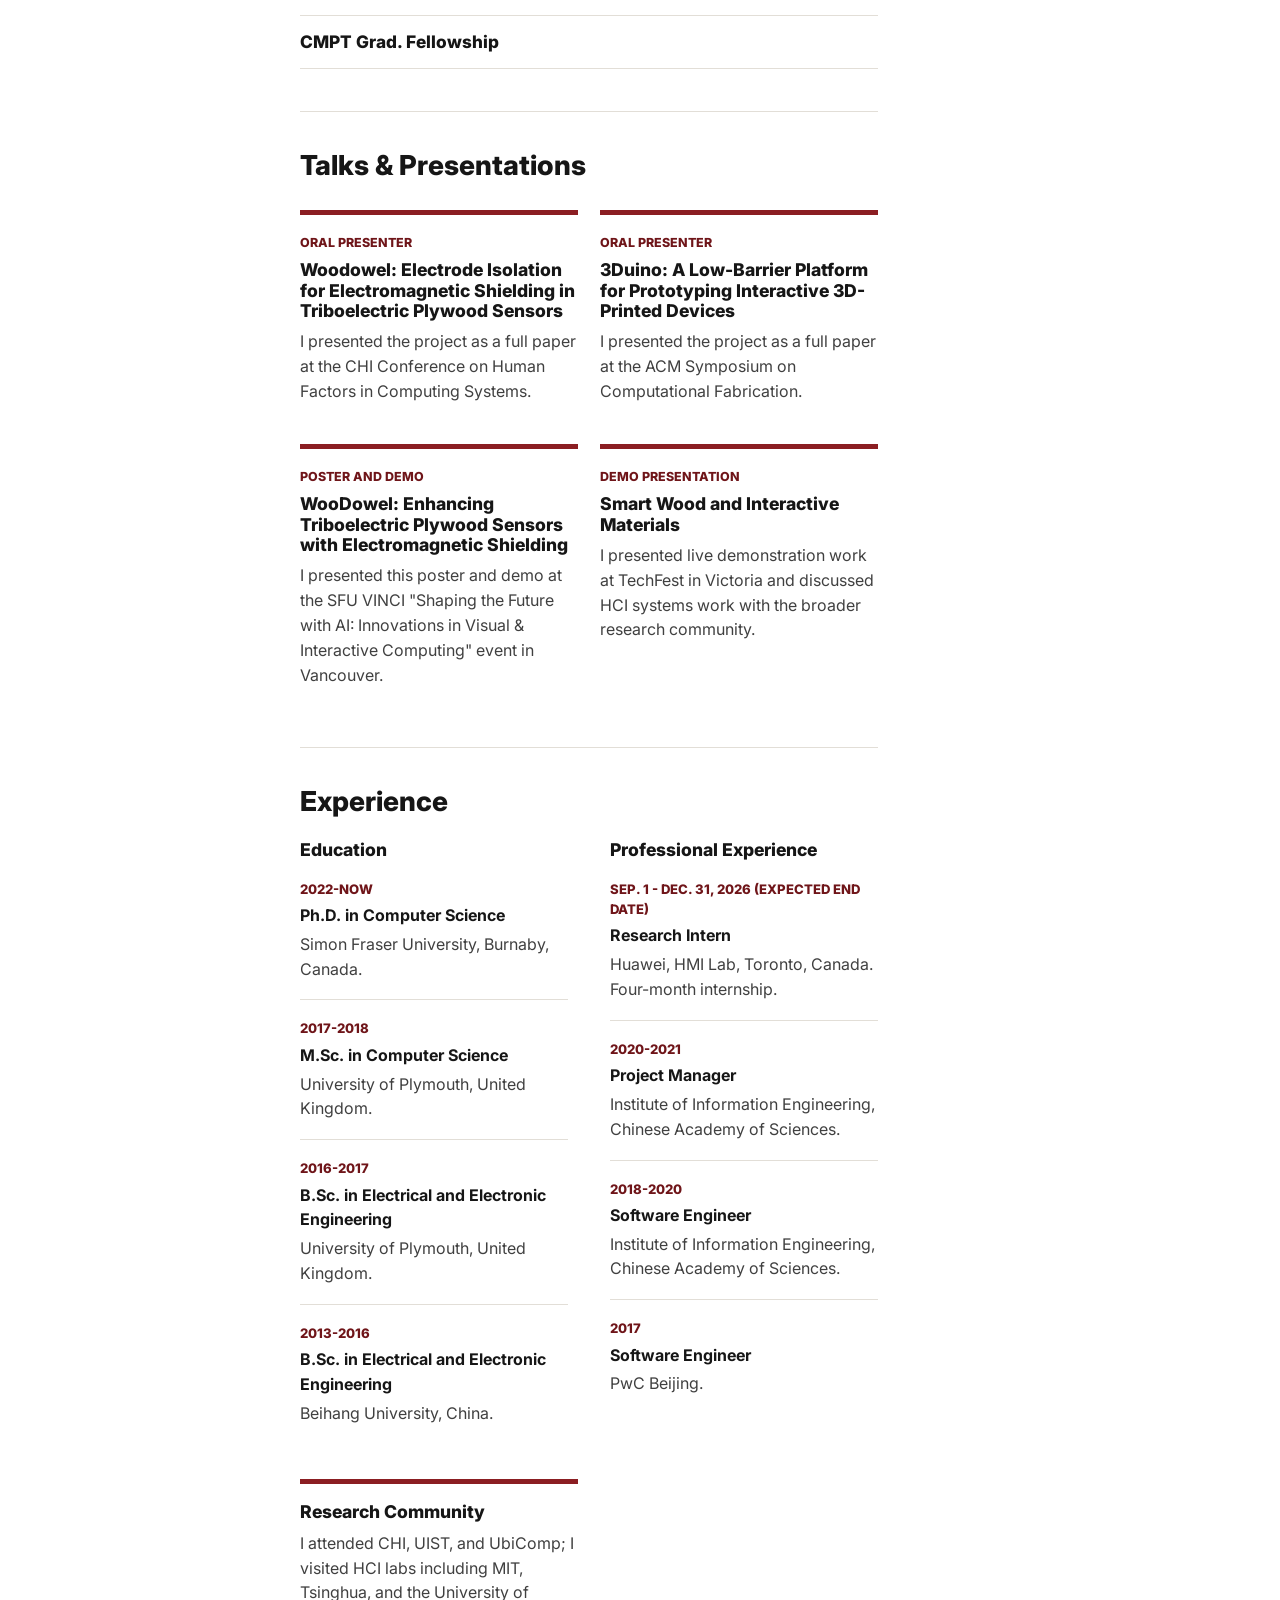
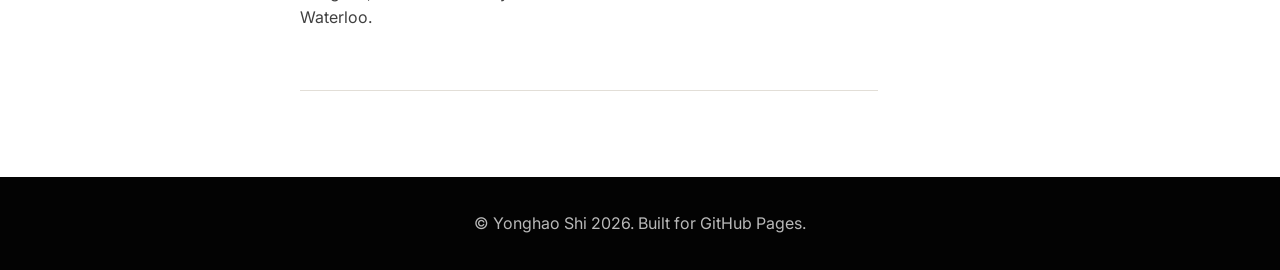
==== commit 1f30dfa4: "Add EcoVibWood UIST 2026 paper and Huawei HMI internship" ====
--- a/index.html
+++ b/index.html
@@ -193,6 +193,15 @@
           <h2>Publications</h2>
           <div class="publication-list">
             <article class="publication">
+              <p class="pub-date">2026</p>
+              <h3>EcoVibWood: Lower Impact Vibration Sensing in Plywood</h3>
+              <p>
+                Yonghao Shi, Suyuan Liu, and Xing-Dong Yang.
+                ACM Symposium on User Interface Software and Technology (UIST 2026).
+                <a href="https://programs.sigchi.org/uist/2026/program/content/262722">Conference program</a>
+              </p>
+            </article>
+            <article class="publication">
               <p class="pub-date">November 2025</p>
               <h3>3Duino: A Low-Barrier Platform for Prototyping Interactive 3D-Printed Devices</h3>
               <p>
@@ -315,6 +324,11 @@
             <div>
               <h3>Professional Experience</h3>
               <ol class="timeline">
+                <li>
+                  <span>Sep. 1 - Dec. 31, 2026 (expected end date)</span>
+                  <strong>Research Intern</strong>
+                  <p>Huawei, HMI Lab, Toronto, Canada. Four-month internship.</p>
+                </li>
                 <li>
                   <span>2020-2021</span>
                   <strong>Project Manager</strong>
@@ -387,3 +401,4 @@
 </body>
 
 </html>
+
